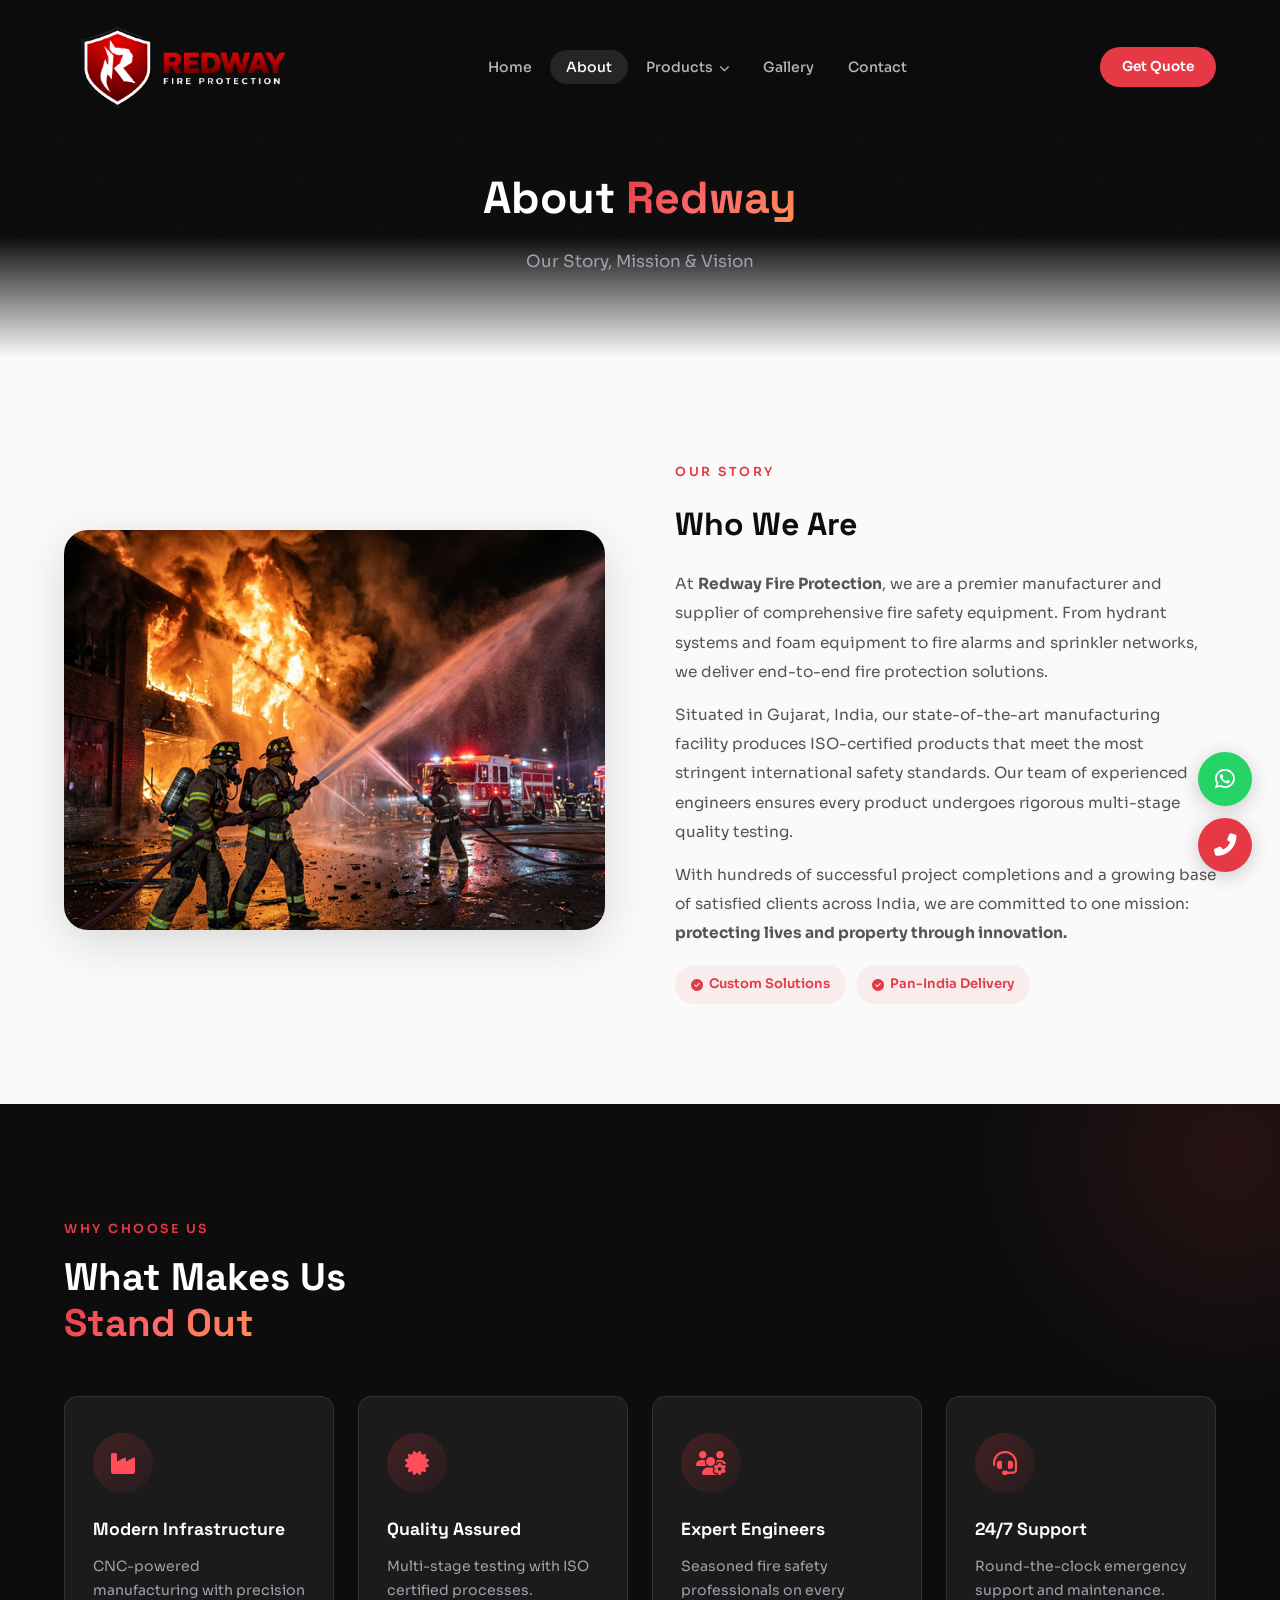
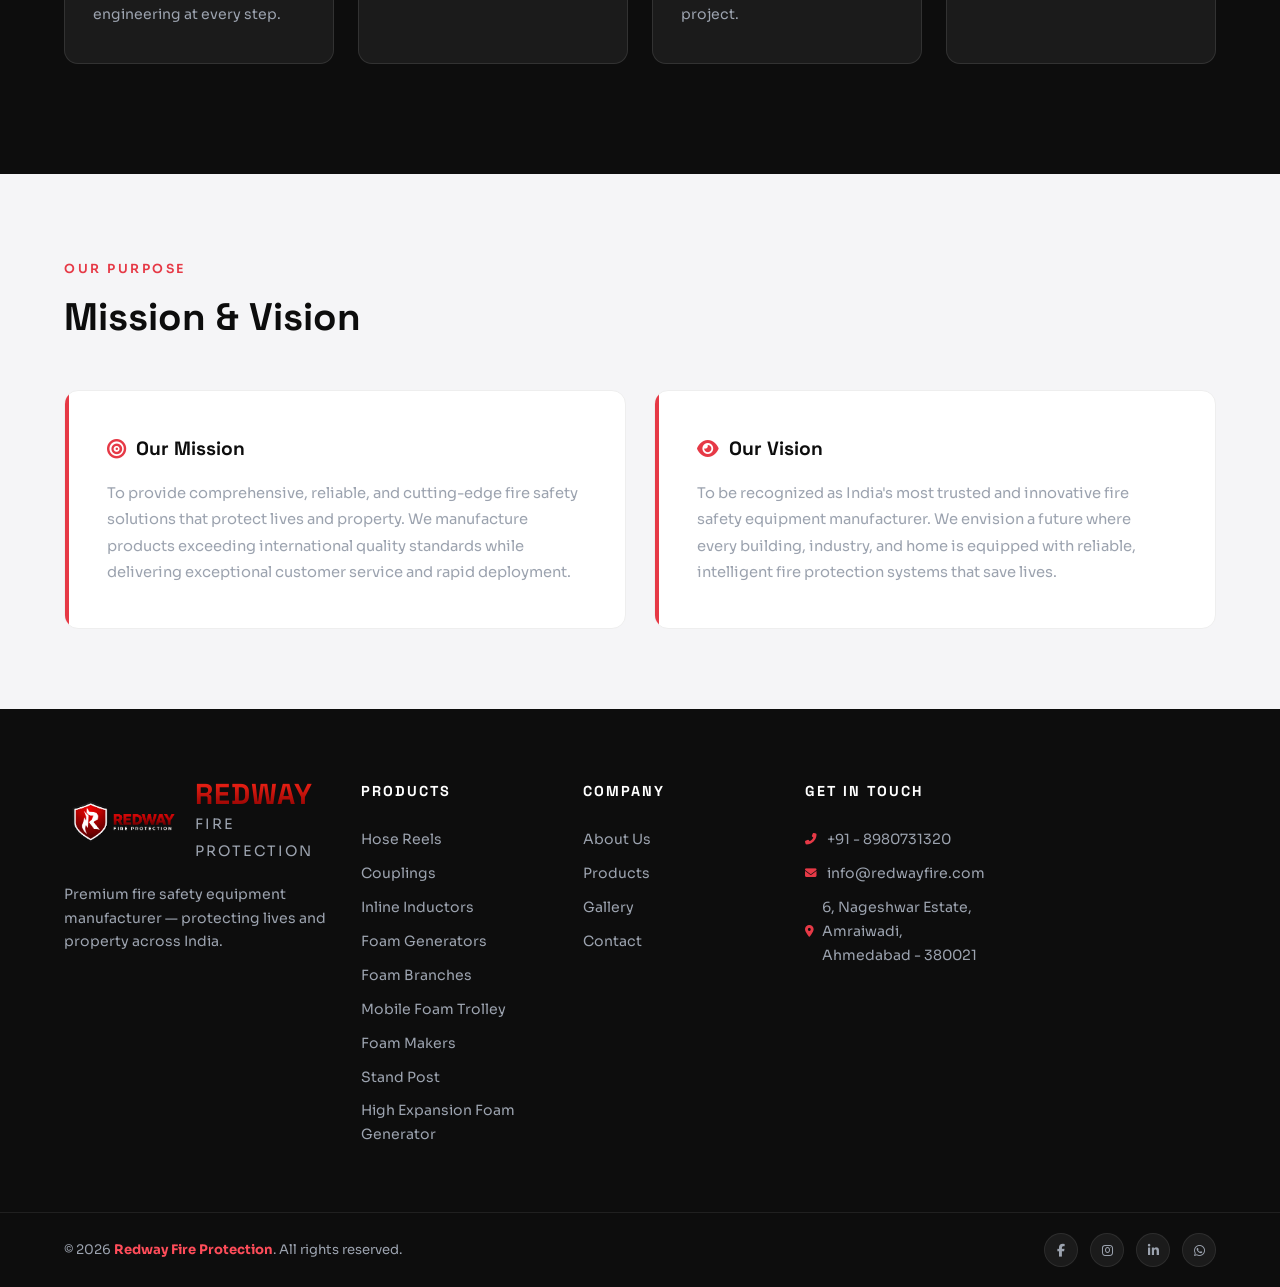
==== about.html @ 87821adf "New Update" ====
<!DOCTYPE html>
<html lang="en">
<head>
    <meta charset="UTF-8">
    <meta name="viewport" content="width=device-width, initial-scale=1.0">
    <title>About Us | Redway Fire Protection</title>
    <meta name="description" content="Learn about Redway Fire Protection — India's trusted manufacturer and supplier of premium fire safety equipment.">
    <link rel="icon" href="images/logo.png" type="image/png">
    <link href="https://fonts.googleapis.com/css2?family=Sora:wght@300;400;500;600;700;800&family=Space+Grotesk:wght@400;500;600;700&display=swap" rel="stylesheet">
    <link rel="stylesheet" href="https://cdnjs.cloudflare.com/ajax/libs/font-awesome/6.5.1/css/all.min.css">
    <link rel="stylesheet" href="style.css">
</head>
<body>


    <!-- NAVBAR -->
    <nav class="navbar" id="navbar">
        <div class="container navbar-inner">
            <a href="index.html" class="nav-logo">
                <img src="images/logo.png" alt="Redway">
            </a>
            <ul class="nav-links" id="nav-links">
                <li><a href="index.html">Home</a></li>
                <li><a href="about.html" class="active">About</a></li>
                <li class="has-dropdown">
                    <a href="products.html">Products <i class="fas fa-chevron-down"></i></a>
                    <div class="dropdown-panel">
                        <!-- <a href="products.html#hydrant-valve"><i class="fas fa-valve"></i> Hydrant Valves</a> -->
                        <a href="products.html#hose-reel"><i class="fas fa-circle-notch"></i> Hose Reels</a>
                        <a href="products.html#couplings"><i class="fas fa-link"></i> Couplings</a>
                        <a href="products.html#inline-inductors"><i class="fas fa-random"></i> Inline Inductors</a>
                        <a href="products.html#foam-generators"><i class="fas fa-wind"></i> Foam Generators</a>
                        <a href="products.html#foam-branches"><i class="fas fa-code-branch"></i> Foam Branches</a>
                        <!-- <a href="products.html#handline-nozzles"><i class="fas fa-hand-holding-water"></i> Handline Nozzles</a> -->
                        <a href="products.html#foam-trolley"><i class="fas fa-dolly"></i> Mobile Foam Trolley</a>
                        <a href="products.html#foam-makers"><i class="fas fa-flask"></i> Foam Makers</a>
                        <a href="products.html#stand-post"><i class="fas fa-sign"></i> Stand Post</a>
                        <a href="products.html#high-expansion-foam-generator"><i class="fas fa-cloud"></i> High Expansion Foam Generator</a>
                    </div>
                </li>
                <li><a href="gallery.html">Gallery</a></li>
                <li><a href="contact.html">Contact</a></li>
                <li class="nav-cta-mobile"><a href="contact.html" class="btn-main">Get Quote <i class="fas fa-arrow-right"></i><span class="btn-shine"></span></a></li>
            </ul>
            <a href="contact.html" class="nav-cta">Get Quote</a>
            <button class="menu-toggle" id="menu-toggle" aria-label="Menu"><span></span><span></span><span></span></button>
        </div>
    </nav>

    <!-- PAGE HERO -->
    <section class="page-hero">
        <div class="hero-particles"></div>
        <h1>About <span class="gradient-text">Redway</span></h1>
        <p>Our Story, Mission & Vision</p>
    </section>

    <!-- ABOUT DETAIL -->
    <section class="about-detail">
        <div class="container">
            <div class="about-detail-grid">
                <div class="about-detail-img" data-reveal>
                    <img src="images/hero1.png" alt="Redway Fire Protection">
                </div>
                <div class="about-detail-text" data-reveal>
                    <span class="label-tag">Our Story</span>
                    <h2>Who We Are</h2>
                    <p>At <strong>Redway Fire Protection</strong>, we are a premier manufacturer and supplier of comprehensive fire safety equipment. From hydrant systems and foam equipment to fire alarms and sprinkler networks, we deliver end-to-end fire protection solutions.</p>
                    <p>Situated in Gujarat, India, our state-of-the-art manufacturing facility produces ISO-certified products that meet the most stringent international safety standards. Our team of experienced engineers ensures every product undergoes rigorous multi-stage quality testing.</p>
                    <p>With hundreds of successful project completions and a growing base of satisfied clients across India, we are committed to one mission: <strong>protecting lives and property through innovation.</strong></p>
                    <div class="about-highlights">
                        <!-- <div class="highlight-chip"><i class="fas fa-check-circle"></i> ISO 9001 Certified</div>
                        <div class="highlight-chip"><i class="fas fa-check-circle"></i> 200+ Clients</div> -->
                        <div class="highlight-chip"><i class="fas fa-check-circle"></i> Custom Solutions</div>
                        <div class="highlight-chip"><i class="fas fa-check-circle"></i> Pan-India Delivery</div>
                    </div>
                </div>
            </div>
        </div>
    </section>

    <!-- WHY CHOOSE US (dark) -->
    <section class="services-section">
        <div class="container">
            <div class="section-head" data-reveal>
                <span class="label-tag">Why Choose Us</span>
                <h2>What Makes Us<br><span class="gradient-text">Stand Out</span></h2>
            </div>
            <div class="services-grid">
                <div class="service-card" data-reveal data-delay="0">
                    <div class="service-icon-wrap"><i class="fas fa-industry"></i><div class="icon-ring"></div></div>
                    <h3>Modern Infrastructure</h3>
                    <p>CNC-powered manufacturing with precision engineering at every step.</p>
                </div>
                <div class="service-card" data-reveal data-delay="100">
                    <div class="service-icon-wrap"><i class="fas fa-certificate"></i><div class="icon-ring"></div></div>
                    <h3>Quality Assured</h3>
                    <p>Multi-stage testing with ISO certified processes.</p>
                </div>
                <div class="service-card" data-reveal data-delay="200">
                    <div class="service-icon-wrap"><i class="fas fa-users-cog"></i><div class="icon-ring"></div></div>
                    <h3>Expert Engineers</h3>
                    <p>Seasoned fire safety professionals on every project.</p>
                </div>
                <div class="service-card" data-reveal data-delay="300">
                    <div class="service-icon-wrap"><i class="fas fa-headset"></i><div class="icon-ring"></div></div>
                    <h3>24/7 Support</h3>
                    <p>Round-the-clock emergency support and maintenance.</p>
                </div>
            </div>
        </div>
    </section>

    <!-- MISSION & VISION -->
    <section class="mission-vision">
        <div class="container">
            <div class="section-head" data-reveal>
                <span class="label-tag">Our Purpose</span>
                <h2>Mission & Vision</h2>
            </div>
            <div class="mv-grid">
                <div class="mv-card" data-reveal>
                    <h3><i class="fas fa-bullseye"></i> Our Mission</h3>
                    <p>To provide comprehensive, reliable, and cutting-edge fire safety solutions that protect lives and property. We manufacture products exceeding international quality standards while delivering exceptional customer service and rapid deployment.</p>
                </div>
                <div class="mv-card" data-reveal data-delay="100">
                    <h3><i class="fas fa-eye"></i> Our Vision</h3>
                    <p>To be recognized as India's most trusted and innovative fire safety equipment manufacturer. We envision a future where every building, industry, and home is equipped with reliable, intelligent fire protection systems that save lives.</p>
                </div>
            </div>
        </div>
    </section>

    <!-- FOOTER -->
    <footer class="footer">
        <div class="container footer-inner">
            <div class="footer-brand">
                <a href="index.html" class="footer-logo-link"><img src="images/logo.png" alt="Redway"><div><strong>REDWAY</strong><span>Fire Protection</span></div></a>
                <p>Premium fire safety equipment manufacturer — protecting lives and property across India.</p>
            </div>
            <div class="footer-links-col">
                <h4>Products</h4>
                <!-- <a href="products.html#hydrant-valve">Hydrant Valves</a> -->
                <a href="products.html#hose-reel">Hose Reels</a>
                <a href="products.html#couplings">Couplings</a>
                <a href="products.html#inline-inductors">Inline Inductors</a>
                <a href="products.html#foam-generators">Foam Generators</a>
                <a href="products.html#foam-branches">Foam Branches</a>
                <!-- <a href="products.html#handline-nozzles">Handline Nozzles</a> -->
                <a href="products.html#foam-trolley">Mobile Foam Trolley</a>
                <a href="products.html#foam-makers">Foam Makers</a>
                <a href="products.html#stand-post">Stand Post</a>
                <a href="products.html#high-expansion-foam-generator">High Expansion Foam Generator</a>
            </div>
            <div class="footer-links-col">
                <h4>Company</h4>
                <a href="about.html">About Us</a>
                <a href="products.html">Products</a>
                <a href="gallery.html">Gallery</a>
                <a href="contact.html">Contact</a>
            </div>
            <div class="footer-links-col">
                <h4>Get In Touch</h4>
                <a href="tel:+918980731320"><i class="fas fa-phone-alt"></i> +91 - 8980731320</a>
                <a href="mailto:info@redwayfire.com"><i class="fas fa-envelope"></i> info@redwayfire.com</a>
                <a href="https://maps.google.com/?q=6,+Nageshwar+Estate,+opp.+Javahar+Nagar,+Amraiwadi,+Ahmedabad,+Gujarat+380021" target="_blank"><i class="fas fa-map-marker-alt"></i> 6, Nageshwar Estate, Amraiwadi, Ahmedabad - 380021</a>
            </div>
        </div>
        <div class="footer-bottom">
            <div class="container footer-bottom-inner">
                <p>&copy; 2026 <strong>Redway Fire Protection</strong>. All rights reserved.</p>
                <div class="footer-social">
                    <a href="#"><i class="fab fa-facebook-f"></i></a>
                    <a href="#"><i class="fab fa-instagram"></i></a>
                    <a href="#"><i class="fab fa-linkedin-in"></i></a>
                    <a href="#"><i class="fab fa-whatsapp"></i></a>
                </div>
            </div>
        </div>
    </footer>

    <div class="floating-btns">
        <a href="https://wa.me/918980731320" class="float-wa" target="_blank"><i class="fab fa-whatsapp"></i></a>
        <a href="tel:+918980731320" class="float-call"><i class="fas fa-phone-alt"></i></a>
    </div>
    <button class="scroll-top" id="scroll-top"><i class="fas fa-arrow-up"></i></button>
    <script src="script.js"></script>
</body>
</html>
---- style.css ----
/* =============================================
   REDWAY FIRE PROTECTION — MODERN REDESIGN v2
   ============================================= */

/* ---------- Variables ---------- */
:root {
  --crimson: #E63946;
  --crimson-dark: #B91C2C;
  --crimson-light: #FF4D5A;
  --crimson-glow: rgba(230, 57, 70, .25);
  --ink: #0D0D0D;
  --ink-soft: #1A1A2E;
  --ink-card: #141425;
  --slate: #2D2D44;
  --glass: rgba(255, 255, 255, .06);
  --glass-border: rgba(255, 255, 255, .1);
  --glass-strong: rgba(255, 255, 255, .12);
  --white: #ffffff;
  --off-white: #F5F5F7;
  --muted: #9CA3AF;
  --muted-light: #D1D5DB;
  --body-bg: #FAFAFA;
  --radius: 14px;
  --radius-sm: 8px;
  --radius-xl: 24px;
  --radius-pill: 100px;
  --ease: cubic-bezier(.4, 0, .2, 1);
  --ease-out: cubic-bezier(0, .55, .45, 1);
  --shadow-card: 0 4px 24px rgba(0, 0, 0, .08);
  --shadow-elevated: 0 12px 48px rgba(0, 0, 0, .14);
  --font: 'Sora', sans-serif;
  --font-head: 'Space Grotesk', sans-serif;
}

/* ---------- Reset ---------- */
*,
*::before,
*::after {
  margin: 0;
  padding: 0;
  box-sizing: border-box;
}

html {
  scroll-behavior: smooth;
  font-size: 16px;
}

body {
  font-family: var(--font);
  color: #444;
  background: var(--body-bg);
  line-height: 1.7;
  overflow-x: hidden;
}

a {
  text-decoration: none;
  color: inherit;
  transition: .3s var(--ease);
}

ul {
  list-style: none;
}

img {
  max-width: 100%;
  height: auto;
  display: block;
}

.container {
  max-width: 1200px;
  margin: 0 auto;
  padding: 0 24px;
}

/* ---------- Mobile Body Lock ---------- */
body.menu-open {
  overflow: hidden;
}

/* ---------- Nav Overlay ---------- */
.nav-overlay {
  display: none;
  position: fixed;
  inset: 0;
  z-index: 9998;
  background: rgba(0, 0, 0, .6);
  opacity: 0;
  transition: opacity .35s var(--ease);
}

.nav-overlay.active {
  display: block;
  opacity: 1;
}


/* ---------- Gradient Text ---------- */
.gradient-text {
  background: linear-gradient(135deg, var(--crimson), #FF6B6B, #FF8E53);
  -webkit-background-clip: text;
  -webkit-text-fill-color: transparent;
  background-clip: text;
}

/* ---------- Label Tag ---------- */
.label-tag {
  display: inline-flex;
  align-items: center;
  gap: 6px;
  font-size: .78rem;
  font-weight: 600;
  text-transform: uppercase;
  letter-spacing: 2.5px;
  color: var(--crimson);
  margin-bottom: 14px;
}

/* ---------- Buttons ---------- */
.btn-main {
  position: relative;
  display: inline-flex;
  align-items: center;
  gap: 10px;
  padding: 14px 34px;
  border: none;
  border-radius: var(--radius-pill);
  font-family: var(--font);
  font-weight: 600;
  font-size: .95rem;
  background: linear-gradient(135deg, var(--crimson), var(--crimson-dark));
  color: var(--white);
  cursor: pointer;
  overflow: hidden;
  transition: .35s var(--ease);
  box-shadow: 0 4px 24px var(--crimson-glow);
}

.btn-main:hover {
  transform: translateY(-2px);
  box-shadow: 0 8px 32px rgba(230, 57, 70, .4);
}

.btn-shine {
  position: absolute;
  top: 0;
  left: -100%;
  width: 60%;
  height: 100%;
  background: linear-gradient(90deg, transparent, rgba(255, 255, 255, .25), transparent);
  transform: skewX(-20deg);
  transition: .6s;
}

.btn-main:hover .btn-shine {
  left: 120%;
}

.btn-outline {
  display: inline-flex;
  align-items: center;
  gap: 8px;
  padding: 14px 30px;
  border-radius: var(--radius-pill);
  border: 2px solid rgba(255, 255, 255, .35);
  color: var(--white);
  font-weight: 600;
  font-size: .95rem;
  backdrop-filter: blur(6px);
  transition: .35s var(--ease);
}

.btn-outline:hover {
  border-color: var(--crimson);
  background: rgba(230, 57, 70, .15);
}

.btn-white {
  background: var(--white);
  color: var(--crimson-dark);
}

.btn-white:hover {
  background: var(--off-white);
  box-shadow: 0 8px 32px rgba(0, 0, 0, .12);
}

.link-arrow {
  display: inline-flex;
  align-items: center;
  gap: 8px;
  color: var(--crimson);
  font-weight: 600;
  font-size: .92rem;
  margin-top: 20px;
}

.link-arrow:hover {
  gap: 14px;
}

.link-arrow i {
  transition: transform .3s var(--ease);
}

.link-arrow:hover i {
  transform: translateX(4px);
}

/* ---------- Mobile Nav CTA ---------- */
.nav-cta-mobile {
  display: none;
}

@media(max-width:1024px) {
  .nav-cta-mobile {
    display: block;
    margin-top: 16px;
    padding-top: 16px;
    border-top: 1px solid rgba(255, 255, 255, .1);
  }

  .nav-cta-mobile .btn-main {
    width: 100%;
    justify-content: center;
    padding: 14px 24px;
    font-size: 1rem;
  }
}

/* =========== NAVBAR =========== */
.navbar {
  position: fixed;
  top: 0;
  left: 0;
  width: 100%;
  z-index: 9999;
  padding: 2px 0;
  background: rgba(13, 13, 13, .95);
  backdrop-filter: blur(18px) saturate(1.6);
  transition: padding .4s var(--ease), box-shadow .4s var(--ease);
}

.navbar.scrolled {
  padding: 0;
  box-shadow: 0 2px 40px rgba(0, 0, 0, .25);
  border-bottom: 1px solid rgba(255, 255, 255, .06);
}

.navbar-inner {
  position: relative;
  display: flex;
  flex-direction: row;
  align-items: center;
  justify-content: space-between;
}

.nav-logo {
  display: flex;
  align-items: center;
  transition: all .4s var(--ease);
}

.nav-logo img {
  height: 130px;
  width: auto;
  transition: height .4s var(--ease);
}

.navbar.scrolled .nav-logo img {
  height: 90px;
}

.nav-links {
  display: flex;
  align-items: center;
  gap: 2px;
}

.nav-links a {
  padding: 8px 16px;
  border-radius: var(--radius-pill);
  font-weight: 500;
  font-size: .88rem;
  color: rgba(255, 255, 255, .7);
  transition: .3s var(--ease);
}

.nav-links a:hover,
.nav-links a.active {
  color: var(--white);
  background: rgba(255, 255, 255, .1);
}

.nav-cta {
  padding: 8px 22px;
  border-radius: var(--radius-pill);
  background: var(--crimson);
  color: var(--white);
  font-weight: 600;
  font-size: .85rem;
  transition: .3s var(--ease);
  margin-left: 8px;
}

.nav-cta:hover {
  background: var(--crimson-dark);
  transform: scale(1.05);
}

/* Dropdown */
.has-dropdown {
  position: static;
}

.has-dropdown>a i {
  font-size: .65rem;
  margin-left: 3px;
  transition: .3s;
}

.has-dropdown:hover>a i {
  transform: rotate(180deg);
}

.dropdown-panel {
  position: absolute;
  top: calc(100% + 10px);
  left: 50%;
  transform: translateX(-50%) translateY(8px);
  min-width: 680px;
  background: var(--ink-card);
  border: 1px solid var(--glass-border);
  border-radius: var(--radius);
  padding: 12px;
  opacity: 0;
  visibility: hidden;
  pointer-events: none;
  transition: .35s var(--ease);
  box-shadow: var(--shadow-elevated);
  display: grid;
  grid-template-columns: repeat(3, 1fr);
  gap: 2px;
  max-height: 80vh;
  overflow-y: auto;
}

.has-dropdown:hover .dropdown-panel {
  opacity: 1;
  visibility: visible;
  pointer-events: auto;
  transform: translateX(-50%) translateY(0);
}

.dropdown-panel a {
  display: flex;
  align-items: center;
  gap: 10px;
  padding: 9px 14px;
  border-radius: var(--radius-sm);
  color: var(--muted-light);
  font-size: .82rem;
  font-weight: 500;
  transition: .25s;
  white-space: nowrap;
}

.dropdown-panel a:hover {
  background: var(--crimson);
  color: var(--white);
}

.dropdown-panel a i {
  width: 16px;
  text-align: center;
  font-size: .75rem;
  flex-shrink: 0;
}

/* Mobile Menu */
.menu-toggle {
  display: none;
  background: none;
  border: none;
  cursor: pointer;
  padding: 6px;
  z-index: 10001;
}

.menu-toggle span {
  display: block;
  width: 26px;
  height: 2.5px;
  background: var(--white);
  margin: 5px 0;
  border-radius: 4px;
  transition: .35s var(--ease);
}

.menu-toggle.active span:nth-child(1) {
  transform: rotate(45deg) translate(5px, 5.5px);
}

.menu-toggle.active span:nth-child(2) {
  opacity: 0;
}

.menu-toggle.active span:nth-child(3) {
  transform: rotate(-45deg) translate(5px, -5.5px);
}

/* =========== HERO =========== */
.hero {
  position: relative;
  min-height: 100vh;
  display: flex;
  align-items: center;
  background: var(--ink);
  overflow: hidden;
}

.hero-bg {
  position: absolute;
  inset: 0;
  z-index: 0;
}

.hero-img {
  position: absolute;
  inset: 0;
  width: 100%;
  height: 100%;
  object-fit: cover;
  opacity: 0;
  transition: opacity 1.2s ease;
}

.hero-img.active {
  opacity: 1;
}

.hero-overlay {
  position: absolute;
  inset: 0;
  z-index: 1;
  background: linear-gradient(135deg, rgba(13, 13, 13, .92) 0%, rgba(13, 13, 13, .6) 50%, rgba(230, 57, 70, .15) 100%);
}

.hero-particles {
  position: absolute;
  inset: 0;
  z-index: 1;
  background-image:
    radial-gradient(1px 1px at 10% 20%, rgba(255, 255, 255, .15), transparent),
    radial-gradient(1px 1px at 30% 70%, rgba(255, 255, 255, .1), transparent),
    radial-gradient(1.5px 1.5px at 60% 30%, rgba(255, 255, 255, .12), transparent),
    radial-gradient(1px 1px at 80% 60%, rgba(255, 255, 255, .08), transparent),
    radial-gradient(1.5px 1.5px at 50% 90%, rgba(255, 255, 255, .1), transparent),
    radial-gradient(1px 1px at 90% 15%, rgba(255, 255, 255, .12), transparent);
  background-size: 200px 200px;
  animation: twinkle 8s ease-in-out infinite alternate;
}

@keyframes twinkle {
  0% {
    opacity: .6;
  }

  100% {
    opacity: 1;
  }
}

.hero-content {
  position: relative;
  z-index: 2;
  padding: 140px 0 80px;
}

.hero-badge {
  display: inline-flex;
  align-items: center;
  gap: 8px;
  padding: 8px 18px;
  border-radius: var(--radius-pill);
  background: rgba(230, 57, 70, .12);
  border: 1px solid rgba(230, 57, 70, .25);
  color: var(--crimson-light);
  font-size: .82rem;
  font-weight: 600;
  letter-spacing: .5px;
  margin-bottom: 24px;
  animation: fadeUp .8s .2s both;
}

.hero-title {
  font-family: var(--font-head);
  font-size: clamp(2.4rem, 5.5vw, 4.2rem);
  font-weight: 800;
  color: var(--white);
  line-height: 1.12;
  margin-bottom: 20px;
  animation: fadeUp .8s .35s both;
}

.hero-desc {
  font-size: 1.12rem;
  color: var(--muted);
  max-width: 520px;
  line-height: 1.8;
  margin-bottom: 34px;
  animation: fadeUp .8s .5s both;
}

.hero-actions {
  display: flex;
  gap: 16px;
  flex-wrap: wrap;
  animation: fadeUp .8s .65s both;
}

.hero-stats-row {
  display: flex;
  align-items: center;
  gap: 30px;
  margin-top: 60px;
  animation: fadeUp .8s .8s both;
}

.hero-stat strong {
  font-family: var(--font-head);
  font-size: 2rem;
  font-weight: 800;
  color: var(--white);
}

.hero-stat span {
  color: var(--crimson-light);
  font-weight: 700;
  font-size: 1.2rem;
}

.hero-stat small {
  display: block;
  font-size: .78rem;
  color: var(--muted);
  margin-top: 2px;
  text-transform: uppercase;
  letter-spacing: 1px;
}

.hero-stat-divider {
  width: 1px;
  height: 40px;
  background: rgba(255, 255, 255, .15);
}

.hero-scroll-indicator {
  position: absolute;
  bottom: 28px;
  left: 50%;
  transform: translateX(-50%);
  z-index: 3;
}

.hero-scroll-indicator span {
  display: block;
  width: 24px;
  height: 40px;
  border-radius: 12px;
  border: 2px solid rgba(255, 255, 255, .3);
  position: relative;
}

.hero-scroll-indicator span::after {
  content: '';
  position: absolute;
  top: 6px;
  left: 50%;
  transform: translateX(-50%);
  width: 4px;
  height: 8px;
  border-radius: 4px;
  background: var(--crimson);
  animation: scrollBounce 2s infinite;
}

@keyframes scrollBounce {

  0%,
  100% {
    transform: translateX(-50%) translateY(0);
    opacity: 1;
  }

  50% {
    transform: translateX(-50%) translateY(14px);
    opacity: .3;
  }
}

@keyframes fadeUp {
  from {
    opacity: 0;
    transform: translateY(24px);
  }

  to {
    opacity: 1;
    transform: translateY(0);
  }
}

/* =========== SHIFTING TICKER =========== */
.ticker-strip {
  background: var(--ink);
  overflow: hidden;
  padding: 16px 0;
  position: relative;
  border-top: 1px solid rgba(230, 57, 70, .2);
  border-bottom: 1px solid rgba(230, 57, 70, .2);
}

.ticker-track {
  display: flex;
  width: max-content;
  animation: tickerScroll 30s linear infinite;
}

.ticker-content {
  display: flex;
  align-items: center;
  gap: 0;
  flex-shrink: 0;
}

.ticker-item {
  display: inline-flex;
  align-items: center;
  gap: 8px;
  padding: 0 24px;
  font-family: var(--font);
  font-size: .88rem;
  font-weight: 600;
  color: rgba(255, 255, 255, .8);
  text-transform: uppercase;
  letter-spacing: 1.5px;
  white-space: nowrap;
}

.ticker-item i {
  color: var(--crimson-light);
  font-size: .8rem;
}

.ticker-divider {
  color: var(--crimson);
  font-size: .7rem;
  opacity: .5;
  padding: 0 4px;
}

@keyframes tickerScroll {
  0% {
    transform: translateX(0);
  }

  100% {
    transform: translateX(-50%);
  }
}

.ticker-strip:hover .ticker-track {
  animation-play-state: paused;
}

/* =========== ABOUT STRIP =========== */
.about-strip {
  padding: 110px 0;
  background: var(--white);
}

.about-strip-inner {
  display: grid;
  grid-template-columns: 1fr 1fr;
  gap: 80px;
  align-items: center;
}

.about-strip-text h2 {
  font-family: var(--font-head);
  font-size: 2.4rem;
  font-weight: 800;
  color: var(--ink);
  line-height: 1.2;
  margin-bottom: 20px;
}

.about-strip-text p {
  font-size: 1.02rem;
  color: #555;
  line-height: 1.9;
  margin-bottom: 16px;
}

.about-highlights {
  display: flex;
  flex-wrap: wrap;
  gap: 10px;
  margin-top: 18px;
}

.highlight-chip {
  display: inline-flex;
  align-items: center;
  gap: 6px;
  padding: 8px 16px;
  border-radius: var(--radius-pill);
  background: rgba(230, 57, 70, .07);
  color: var(--crimson);
  font-size: .82rem;
  font-weight: 600;
}

.highlight-chip i {
  font-size: .75rem;
}

.about-image-stack {
  position: relative;
}

.stack-img-main {
  border-radius: var(--radius-xl);
  width: 100%;
  height: 420px;
  object-fit: cover;
  box-shadow: var(--shadow-elevated);
}

.stack-float-card {
  position: absolute;
  bottom: -30px;
  left: -30px;
  display: flex;
  align-items: center;
  gap: 14px;
  padding: 20px 28px;
  border-radius: var(--radius);
  background: var(--white);
  box-shadow: var(--shadow-elevated);
  border-left: 4px solid var(--crimson);
}

.stack-float-card i {
  font-size: 1.6rem;
  color: var(--crimson);
}

.stack-float-card strong {
  font-family: var(--font-head);
  font-size: 1.5rem;
  color: var(--ink);
  display: block;
  line-height: 1;
}

.stack-float-card span {
  font-size: .78rem;
  color: var(--muted);
  text-transform: uppercase;
  letter-spacing: 1px;
}

/* =========== SERVICES =========== */
.services-section {
  padding: 110px 0;
  background: var(--ink);
  position: relative;
  overflow: hidden;
}

.services-section::before {
  content: '';
  position: absolute;
  top: -200px;
  right: -200px;
  width: 500px;
  height: 500px;
  border-radius: 50%;
  background: radial-gradient(circle, rgba(230, 57, 70, .12), transparent 70%);
}

.services-section .section-head h2 {
  color: var(--white);
}

.services-grid {
  display: grid;
  grid-template-columns: repeat(4, 1fr);
  gap: 24px;
  margin-top: 50px;
}

.service-card {
  padding: 36px 28px;
  border-radius: var(--radius);
  background: var(--glass);
  border: 1px solid var(--glass-border);
  transition: .4s var(--ease);
  position: relative;
  overflow: hidden;
}

.service-card::before {
  content: '';
  position: absolute;
  inset: 0;
  border-radius: var(--radius);
  background: linear-gradient(135deg, rgba(230, 57, 70, .08), transparent);
  opacity: 0;
  transition: .4s;
}

.service-card:hover {
  transform: translateY(-6px);
  border-color: rgba(230, 57, 70, .3);
  background: var(--glass-strong);
}

.service-card:hover::before {
  opacity: 1;
}

.service-icon-wrap {
  position: relative;
  width: 60px;
  height: 60px;
  margin-bottom: 22px;
  display: flex;
  align-items: center;
  justify-content: center;
}

.service-icon-wrap i {
  font-size: 1.5rem;
  color: var(--crimson-light);
  position: relative;
  z-index: 1;
}

.icon-ring {
  position: absolute;
  inset: 0;
  border-radius: 50%;
  background: linear-gradient(135deg, rgba(230, 57, 70, .2), rgba(230, 57, 70, .05));
  animation: ringPulse 3s ease-in-out infinite;
}

@keyframes ringPulse {

  0%,
  100% {
    transform: scale(1);
    opacity: .7;
  }

  50% {
    transform: scale(1.15);
    opacity: 1;
  }
}

.service-card h3 {
  font-family: var(--font-head);
  font-size: 1.1rem;
  font-weight: 700;
  color: var(--white);
  margin-bottom: 10px;
}

.service-card p {
  font-size: .88rem;
  color: var(--muted);
  line-height: 1.7;
}

/* =========== PRODUCTS =========== */
.products-section {
  padding: 110px 0;
  background: var(--off-white);
}

.section-head {
  margin-bottom: 50px;
}

.section-head h2 {
  font-family: var(--font-head);
  font-size: 2.4rem;
  font-weight: 800;
  color: var(--ink);
  line-height: 1.2;
}

.section-desc {
  font-size: 1.02rem;
  color: var(--muted);
  margin-top: 12px;
  max-width: 540px;
}

.products-showcase {
  display: grid;
  grid-template-columns: repeat(3, 1fr);
  gap: 24px;
}

.product-tile {
  background: var(--white);
  border-radius: var(--radius);
  overflow: hidden;
  border: 1px solid #eee;
  transition: .4s var(--ease);
}

.product-tile:hover {
  transform: translateY(-6px);
  box-shadow: var(--shadow-elevated);
  border-color: var(--crimson-glow);
}

.tile-image {
  height: 220px;
  background: var(--white);
  display: flex;
  align-items: center;
  justify-content: center;
  overflow: hidden;
  position: relative;
  cursor: pointer;
}

.tile-image img {
  width: 100%;
  height: 100%;
  padding: 12px;
  object-fit: contain;
  transition: transform .5s var(--ease);
}

.product-tile:hover .tile-image img {
  transform: scale(1.08);
}

.tile-body {
  padding: 22px 24px;
}

.tile-body h3 {
  font-family: var(--font-head);
  font-size: 1.08rem;
  font-weight: 700;
  color: var(--ink);
  margin-bottom: 8px;
}

.tile-body p {
  font-size: .86rem;
  color: var(--muted);
  line-height: 1.6;
  margin-bottom: 14px;
}

.tile-link {
  display: inline-flex;
  align-items: center;
  gap: 6px;
  font-size: .85rem;
  font-weight: 600;
  color: var(--crimson);
}

.tile-link:hover {
  gap: 10px;
}

.tile-link i {
  font-size: .7rem;
  transition: .3s;
}

.products-cta {
  text-align: center;
  margin-top: 48px;
}

/* =========== CTA BANNER =========== */
.cta-banner {
  position: relative;
  padding: 100px 0;
  overflow: hidden;
  background: linear-gradient(135deg, var(--ink) 0%, var(--ink-soft) 50%, var(--crimson-dark) 150%);
}

.cta-bg-pattern {
  position: absolute;
  inset: 0;
  background-image:
    radial-gradient(circle at 20% 50%, rgba(230, 57, 70, .18) 0%, transparent 50%),
    radial-gradient(circle at 80% 30%, rgba(255, 107, 107, .1) 0%, transparent 40%);
}

.cta-inner {
  position: relative;
  z-index: 1;
  display: flex;
  align-items: center;
  justify-content: space-between;
  gap: 40px;
}

.cta-text h2 {
  font-family: var(--font-head);
  font-size: 2.6rem;
  font-weight: 800;
  color: var(--white);
  line-height: 1.15;
  margin-bottom: 14px;
}

.cta-text p {
  font-size: 1.02rem;
  color: var(--muted);
  max-width: 480px;
  line-height: 1.8;
}

.cta-actions {
  display: flex;
  flex-direction: column;
  gap: 20px;
  align-items: flex-start;
}

.cta-phone {
  display: flex;
  align-items: center;
  gap: 14px;
  color: var(--white);
  font-weight: 600;
  font-size: 1.05rem;
}

.phone-ring {
  width: 48px;
  height: 48px;
  border-radius: 50%;
  background: rgba(230, 57, 70, .2);
  border: 2px solid var(--crimson);
  display: flex;
  align-items: center;
  justify-content: center;
  font-size: 1.1rem;
  color: var(--crimson-light);
  animation: pulse 2s infinite;
}

@keyframes pulse {

  0%,
  100% {
    box-shadow: 0 0 0 0 rgba(230, 57, 70, .4);
  }

  50% {
    box-shadow: 0 0 0 16px transparent;
  }
}

/* =========== CONTACT HOME =========== */
.contact-home {
  padding: 110px 0;
  background: var(--white);
}

.contact-home-grid {
  display: grid;
  grid-template-columns: 1.2fr .8fr;
  gap: 60px;
  align-items: start;
}

.contact-form-card {
  padding: 44px;
  border-radius: var(--radius-xl);
  background: var(--off-white);
  border: 1px solid #eee;
}

.contact-form-card h2 {
  font-family: var(--font-head);
  font-size: 1.8rem;
  font-weight: 800;
  color: var(--ink);
  margin-bottom: 28px;
}

.modern-form .form-row {
  display: grid;
  grid-template-columns: 1fr 1fr;
  gap: 16px;
  margin-bottom: 16px;
}

.float-field {
  position: relative;
}

.float-field.full-width {
  margin-bottom: 16px;
}

.float-field input,
.float-field textarea {
  width: 100%;
  padding: 16px 18px;
  border: 2px solid #e0e0e0;
  border-radius: var(--radius);
  font-family: var(--font);
  font-size: .92rem;
  color: var(--ink);
  background: var(--white);
  transition: .3s var(--ease);
  outline: none;
  resize: none;
}

.float-field label {
  position: absolute;
  top: 16px;
  left: 18px;
  font-size: .9rem;
  color: var(--muted);
  pointer-events: none;
  transition: .25s var(--ease);
  background: transparent;
  padding: 0 4px;
}

.float-field input:focus,
.float-field textarea:focus {
  border-color: var(--crimson);
}

.float-field input:focus+label,
.float-field input:not(:placeholder-shown)+label,
.float-field textarea:focus+label,
.float-field textarea:not(:placeholder-shown)+label {
  top: -10px;
  left: 14px;
  font-size: .75rem;
  color: var(--crimson);
  background: var(--white);
  font-weight: 600;
}

.btn-submit {
  width: 100%;
  justify-content: center;
  padding: 16px;
  font-size: 1rem;
  border: none;
  cursor: pointer;
}

.contact-info-side {
  display: flex;
  flex-direction: column;
  gap: 24px;
}

.info-block {
  display: flex;
  gap: 18px;
  align-items: flex-start;
}

.info-icon {
  width: 50px;
  height: 50px;
  border-radius: var(--radius);
  flex-shrink: 0;
  background: linear-gradient(135deg, var(--crimson), var(--crimson-dark));
  display: flex;
  align-items: center;
  justify-content: center;
  color: var(--white);
  font-size: 1.1rem;
}

.info-block h4 {
  font-family: var(--font-head);
  font-weight: 700;
  color: var(--ink);
  font-size: 1rem;
  margin-bottom: 4px;
}

.info-block p {
  font-size: .88rem;
  color: var(--muted);
  line-height: 1.6;
}

.social-row {
  display: flex;
  gap: 10px;
  margin-top: 12px;
}

.social-row a {
  width: 42px;
  height: 42px;
  border-radius: 50%;
  background: var(--off-white);
  border: 1px solid #e0e0e0;
  display: flex;
  align-items: center;
  justify-content: center;
  color: var(--muted);
  font-size: .95rem;
  transition: .3s var(--ease);
}

.social-row a:hover {
  background: var(--crimson);
  color: var(--white);
  border-color: var(--crimson);
  transform: translateY(-3px);
}

/* =========== FOOTER =========== */
.footer {
  background: var(--ink);
  padding-top: 70px;
  color: var(--muted);
}

.footer-inner {
  display: grid;
  grid-template-columns: 1.4fr 1fr 1fr 1fr 1fr;
  gap: 32px;
  padding-bottom: 50px;
}

.footer-logo-link {
  display: flex;
  align-items: center;
  gap: 12px;
  margin-bottom: 18px;
}

.footer-logo-link img {
  height: 65px;
}

.footer-logo-link strong {
  display: block;
  font-family: var(--font-head);
  font-size: 1.8rem;
  font-weight: 900;
  background: linear-gradient(to bottom, #e31e13 20%, #8a0000 100%);
  -webkit-background-clip: text;
  -webkit-text-fill-color: transparent;
  background-clip: text;
  letter-spacing: 1px;
  line-height: 1.1;
}

.footer-logo-link span {
  font-size: .9rem;
  color: var(--muted);
  text-transform: uppercase;
  letter-spacing: 2px;
}

.footer-brand p {
  font-size: .88rem;
  line-height: 1.7;
  max-width: 280px;
}

.footer-links-col h4 {
  font-family: var(--font-head);
  font-size: .9rem;
  font-weight: 700;
  color: var(--white);
  text-transform: uppercase;
  letter-spacing: 2px;
  margin-bottom: 20px;
}

.footer-links-col a {
  display: flex;
  align-items: center;
  gap: 8px;
  font-size: .88rem;
  color: var(--muted);
  padding: 5px 0;
  transition: .25s;
}

.footer-links-col a:hover {
  color: var(--white);
  padding-left: 6px;
}

.footer-links-col a i {
  font-size: .72rem;
  color: var(--crimson);
  width: 14px;
}

.footer-bottom {
  border-top: 1px solid rgba(255, 255, 255, .08);
  padding: 20px 0;
  margin-top: 10px;
}

.footer-bottom-inner {
  display: flex;
  align-items: center;
  justify-content: space-between;
}

.footer-bottom p {
  font-size: .82rem;
  color: var(--muted);
}

.footer-bottom strong {
  color: var(--crimson-light);
}

.footer-social {
  display: flex;
  gap: 12px;
}

.footer-social a {
  width: 34px;
  height: 34px;
  border-radius: 50%;
  background: rgba(255, 255, 255, .06);
  border: 1px solid rgba(255, 255, 255, .08);
  display: flex;
  align-items: center;
  justify-content: center;
  color: var(--muted);
  font-size: .8rem;
  transition: .3s;
}

.footer-social a:hover {
  background: var(--crimson);
  color: var(--white);
  border-color: var(--crimson);
  transform: translateY(-2px);
}

/* =========== FLOATING BTNS =========== */
.floating-btns {
  position: fixed;
  bottom: 28px;
  right: 28px;
  display: flex;
  flex-direction: column;
  gap: 12px;
  z-index: 9990;
}

.float-wa,
.float-call {
  width: 54px;
  height: 54px;
  border-radius: 50%;
  display: flex;
  align-items: center;
  justify-content: center;
  font-size: 1.4rem;
  color: var(--white);
  box-shadow: 0 4px 20px rgba(0, 0, 0, .2);
  transition: .35s var(--ease);
}

.float-wa {
  background: #25D366;
}

.float-call {
  background: var(--crimson);
  animation: pulse 2s infinite;
}

.float-wa:hover,
.float-call:hover {
  transform: scale(1.12);
}

.scroll-top {
  position: fixed;
  bottom: 28px;
  left: 28px;
  width: 44px;
  height: 44px;
  border-radius: 50%;
  background: var(--ink);
  border: 2px solid var(--crimson);
  color: var(--white);
  font-size: .9rem;
  cursor: pointer;
  z-index: 9990;
  opacity: 0;
  visibility: hidden;
  transform: translateY(16px);
  transition: .35s var(--ease);
}

.scroll-top.visible {
  opacity: 1;
  visibility: visible;
  transform: translateY(0);
}

.scroll-top:hover {
  background: var(--crimson);
}

/* =========== SCROLL REVEAL =========== */
[data-reveal] {
  opacity: 0;
  transform: translateY(32px);
  transition: opacity .7s var(--ease-out), transform .7s var(--ease-out);
}

[data-reveal].revealed {
  opacity: 1;
  transform: translateY(0);
}

/* =========== PAGE HERO (subpages) =========== */
.page-hero {
  position: relative;
  padding: 160px 0 80px;
  background: var(--ink);
  overflow: hidden;
  text-align: center;
}

.page-hero::after {
  content: '';
  position: absolute;
  bottom: 0;
  left: 0;
  width: 100%;
  height: 120px;
  background: linear-gradient(to top, var(--body-bg), transparent);
}

.page-hero h1 {
  font-family: var(--font-head);
  font-size: 2.8rem;
  font-weight: 800;
  color: var(--white);
  margin-bottom: 12px;
  position: relative;
  z-index: 1;
}

.page-hero p {
  color: var(--muted);
  font-size: 1.05rem;
  position: relative;
  z-index: 1;
}

.page-hero .hero-particles {
  opacity: .4;
}

/* =========== ABOUT PAGE =========== */
.about-detail {
  padding: 100px 0;
}

.about-detail-grid {
  display: grid;
  grid-template-columns: 1fr 1fr;
  gap: 70px;
  align-items: center;
}

.about-detail-img img {
  border-radius: var(--radius-xl);
  box-shadow: var(--shadow-elevated);
  width: 100%;
  height: 400px;
  object-fit: cover;
}

.about-detail-text h2 {
  font-family: var(--font-head);
  font-size: 2rem;
  font-weight: 800;
  color: var(--ink);
  margin-bottom: 18px;
}

.about-detail-text p {
  font-size: .96rem;
  color: #555;
  line-height: 1.9;
  margin-bottom: 14px;
}

.mission-vision {
  padding: 80px 0;
  background: var(--off-white);
}

.mv-grid {
  display: grid;
  grid-template-columns: 1fr 1fr;
  gap: 28px;
  margin-top: 40px;
}

.mv-card {
  padding: 42px;
  border-radius: var(--radius);
  background: var(--white);
  border: 1px solid #eee;
  position: relative;
  overflow: hidden;
  transition: .3s var(--ease);
}

.mv-card:hover {
  transform: translateY(-4px);
  box-shadow: var(--shadow-card);
}

.mv-card::before {
  content: '';
  position: absolute;
  top: 0;
  left: 0;
  width: 4px;
  height: 100%;
  background: var(--crimson);
}

.mv-card h3 {
  font-family: var(--font-head);
  font-size: 1.2rem;
  font-weight: 700;
  color: var(--ink);
  margin-bottom: 14px;
  display: flex;
  align-items: center;
  gap: 10px;
}

.mv-card h3 i {
  color: var(--crimson);
}

.mv-card p {
  font-size: .92rem;
  color: var(--muted);
  line-height: 1.8;
}

/* =========== GALLERY PAGE =========== */
.gallery-section {
  padding: 80px 0;
}

.gallery-grid {
  display: grid;
  grid-template-columns: repeat(3, 1fr);
  gap: 20px;
}

.gallery-item {
  position: relative;
  border-radius: var(--radius);
  overflow: hidden;
  aspect-ratio: 4/3;
  cursor: pointer;
}

.gallery-item img {
  width: 100%;
  height: 100%;
  object-fit: cover;
  transition: transform .5s var(--ease);
}

.gallery-item:hover img {
  transform: scale(1.06);
}

.gallery-item::after {
  content: '\f00e';
  font-family: 'Font Awesome 6 Free';
  font-weight: 900;
  position: absolute;
  inset: 0;
  display: flex;
  align-items: center;
  justify-content: center;
  background: rgba(13, 13, 13, .55);
  color: var(--white);
  font-size: 1.6rem;
  opacity: 0;
  transition: .35s var(--ease);
}

.gallery-item:hover::after {
  opacity: 1;
}

/* Lightbox */
.lightbox {
  display: none;
  position: fixed;
  inset: 0;
  background: rgba(0, 0, 0, .92);
  z-index: 99999;
  align-items: center;
  justify-content: center;
  backdrop-filter: blur(8px);
}

.lightbox.active {
  display: flex;
}

.lightbox img {
  max-width: 88%;
  max-height: 88%;
  object-fit: contain;
  border-radius: var(--radius);
}

.lightbox-close {
  position: absolute;
  top: 24px;
  right: 32px;
  background: none;
  border: none;
  color: var(--white);
  font-size: 2.2rem;
  cursor: pointer;
  z-index: 100000;
}

/* =========== CONTACT / MAP =========== */
.map-section {
  padding: 40px 0 0;
}

.map-wrap {
  border-radius: var(--radius-xl);
  overflow: hidden;
  height: 300px;
  box-shadow: var(--shadow-card);
}

.map-wrap iframe {
  width: 100%;
  height: 100%;
  border: none;
}

.contact-page-grid {
  display: grid;
  grid-template-columns: 1.2fr .8fr;
  gap: 60px;
  align-items: start;
  padding: 80px 0;
}

/* =======================================================================
   RESPONSIVE — COMPREHENSIVE MOBILE OPTIMIZATION
   ======================================================================= */

/* ---- Tablet & Small Laptops (≤1024px) ---- */
@media(max-width:1024px) {

  /* --- Navbar --- */
  .nav-row {
    display: none;
  }

  .navbar-inner {
    flex-direction: row;
    justify-content: space-between;
  }

  .navbar {
    padding: 10px 0;
  }

  .navbar.scrolled {
    padding: 6px 0;
  }

  .nav-logo {
    margin-bottom: 0;
  }

  .nav-links,
  .nav-cta {
    display: none;
  }

  .menu-toggle {
    display: block;
  }

  .nav-links {
    position: fixed;
    top: 0;
    right: -100%;
    width: min(300px, 80vw);
    height: 100vh;
    height: 100dvh;
    /* dynamic viewport height for mobile browsers */
    background: var(--ink);
    flex-direction: column;
    padding: 80px 30px 30px;
    transition: right .4s var(--ease);
    box-shadow: -10px 0 40px rgba(0, 0, 0, .4);
    display: flex;
    z-index: 10000;
    overflow-x: hidden;
    overflow-y: auto;
    -webkit-overflow-scrolling: touch;
  }

  .nav-links.open {
    right: 0;
  }

  .nav-links li {
    width: 100%;
  }

  .nav-links a {
    padding: 14px 0;
    border-bottom: 1px solid rgba(255, 255, 255, .06);
    font-size: 1rem;
    min-height: 44px;
    display: flex;
    align-items: center;
    width: 100%;
    border-radius: 0;
  }

  /* Dropdown on mobile */
  .has-dropdown {
    position: static;
    width: 100%;
  }

  .dropdown-panel {
    position: static !important;
    opacity: 1 !important;
    visibility: visible !important;
    transform: none !important;
    box-shadow: none;
    background: transparent;
    border: none;
    display: none;
    padding: 0 0 0 16px;
    min-width: 0;
    grid-template-columns: 1fr;
    max-height: 50vh;
    overflow-y: auto;
  }

  .has-dropdown.active .dropdown-panel {
    display: grid;
  }

  .dropdown-panel a {
    padding: 12px 14px;
    font-size: .88rem;
    min-height: 44px;
    white-space: normal;
  }

  /* --- Logo size-down --- */
  .nav-logo img {
    height: 48px;
  }

  .nav-logo strong {
    font-size: 1.35rem;
  }

  .nav-logo span {
    font-size: .78rem;
  }

  /* --- Sections --- */
  .services-grid {
    grid-template-columns: 1fr 1fr;
  }

  .about-strip {
    padding: 80px 0;
  }

  .about-strip-inner {
    grid-template-columns: 1fr;
    gap: 50px;
  }

  .about-strip-visual {
    order: -1;
  }

  .cta-inner {
    flex-direction: column;
    text-align: center;
    align-items: center;
  }

  .cta-text p {
    margin: 0 auto 14px;
  }

  .cta-actions {
    align-items: center;
  }

  .footer-inner {
    grid-template-columns: 1fr 1fr 1fr;
  }

  /* --- Page Hero subpages --- */
  .page-hero {
    padding: 130px 0 60px;
  }

  .page-hero h1 {
    font-size: 2.2rem;
  }
}

/* ---- Mobile (≤768px) ---- */
@media(max-width:768px) {
  .container {
    padding: 0 18px;
  }

  /* --- Hero --- */
  .hero {
    min-height: auto;
  }

  .hero-content {
    padding: 120px 0 50px;
  }

  .hero-title {
    font-size: 1.85rem;
  }

  .hero-desc {
    font-size: 1rem;
    line-height: 1.7;
    margin-bottom: 26px;
  }

  .hero-actions {
    gap: 12px;
  }

  .btn-main {
    padding: 12px 26px;
    font-size: .9rem;
  }

  .btn-outline {
    padding: 12px 22px;
    font-size: .9rem;
  }

  .hero-stats-row {
    flex-wrap: wrap;
    gap: 20px;
    margin-top: 40px;
  }

  .hero-stat strong {
    font-size: 1.6rem;
  }

  .hero-stat small {
    font-size: .72rem;
  }

  .hero-stat-divider {
    display: none;
  }

  .hero-scroll-indicator {
    bottom: 16px;
  }

  /* --- Ticker --- */
  .ticker-item {
    font-size: .78rem;
    padding: 0 16px;
    letter-spacing: 1px;
  }

  /* --- About Strip --- */
  .about-strip {
    padding: 60px 0;
  }

  .about-strip-text h2 {
    font-size: 1.8rem;
  }

  .stack-img-main {
    height: 300px;
  }

  .stack-float-card {
    left: -10px;
    bottom: -20px;
    padding: 16px 20px;
  }

  .stack-float-card strong {
    font-size: 1.3rem;
  }

  /* --- Services --- */
  .services-section {
    padding: 70px 0;
  }

  .services-grid {
    grid-template-columns: 1fr;
    gap: 18px;
  }

  .service-card {
    padding: 28px 22px;
  }

  /* --- Products --- */
  .products-section {
    padding: 70px 0;
  }

  .section-head h2 {
    font-size: 1.8rem;
  }

  .products-showcase {
    grid-template-columns: 1fr 1fr;
    gap: 16px;
  }

  .tile-image {
    height: 180px;
  }

  .tile-body {
    padding: 18px 18px;
  }

  .tile-body h3 {
    font-size: 1rem;
  }

  .tile-body p {
    font-size: .82rem;
  }

  /* --- CTA Banner --- */
  .cta-banner {
    padding: 60px 0;
  }

  .cta-text h2 {
    font-size: 1.8rem;
  }

  .cta-text p {
    font-size: .92rem;
  }

  /* --- Contact Home --- */
  .contact-home {
    padding: 70px 0;
  }

  .contact-home-grid {
    grid-template-columns: 1fr;
    gap: 40px;
  }

  .contact-form-card {
    padding: 32px 24px;
  }

  .contact-form-card h2 {
    font-size: 1.5rem;
    margin-bottom: 22px;
  }

  .modern-form .form-row {
    grid-template-columns: 1fr;
    gap: 14px;
  }

  .float-field input,
  .float-field textarea {
    padding: 14px 16px;
    font-size: .9rem;
  }

  /* --- Footer --- */
  .footer {
    padding-top: 50px;
  }

  .footer-inner {
    grid-template-columns: 1fr;
    gap: 30px;
  }

  .footer-brand p {
    max-width: 100%;
  }

  .footer-logo-link img {
    height: 50px;
  }

  .footer-logo-link strong {
    font-size: 1.4rem;
  }

  .footer-links-col h4 {
    margin-bottom: 14px;
  }

  .footer-links-col a {
    padding: 6px 0;
  }

  .footer-bottom-inner {
    flex-direction: column;
    gap: 12px;
    text-align: center;
  }

  /* --- Floating Btns --- */
  .floating-btns {
    bottom: 20px;
    right: 16px;
    gap: 10px;
  }

  .float-wa,
  .float-call {
    width: 48px;
    height: 48px;
    font-size: 1.2rem;
  }

  .scroll-top {
    bottom: 20px;
    left: 16px;
    width: 40px;
    height: 40px;
    font-size: .8rem;
  }

  /* --- About Page --- */
  .about-detail {
    padding: 60px 0;
  }

  .about-detail-grid {
    grid-template-columns: 1fr;
    gap: 40px;
  }

  .about-detail-img img {
    height: 280px;
  }

  .about-detail-text h2 {
    font-size: 1.6rem;
  }

  .mission-vision {
    padding: 60px 0;
  }

  .mv-grid {
    grid-template-columns: 1fr;
  }

  .mv-card {
    padding: 30px;
  }

  /* --- Gallery --- */
  .gallery-section {
    padding: 60px 0;
  }

  .gallery-grid {
    grid-template-columns: 1fr 1fr;
    gap: 14px;
  }

  /* --- Contact Page --- */
  .contact-page-grid {
    grid-template-columns: 1fr;
    gap: 40px;
    padding: 60px 0;
  }

  .map-wrap {
    height: 240px;
  }

  /* --- Page Hero subpages --- */
  .page-hero {
    padding: 120px 0 50px;
  }

  .page-hero h1 {
    font-size: 1.8rem;
  }

  .page-hero p {
    font-size: .92rem;
  }

  /* --- Lightbox --- */
  .lightbox img {
    max-width: 95%;
    max-height: 80vh;
    border-radius: var(--radius-sm);
  }

  .lightbox-close {
    top: 16px;
    right: 16px;
    font-size: 1.8rem;
  }
}

/* ---- Small Mobile (≤480px) ---- */
@media(max-width:480px) {
  .container {
    padding: 0 14px;
  }

  /* --- Navbar --- */
  .nav-logo img {
    height: 36px;
  }

  .nav-logo strong {
    font-size: 1.05rem;
  }

  .nav-logo span {
    font-size: .62rem;
    letter-spacing: 1.2px;
  }

  .navbar {
    padding: 8px 0;
  }

  .navbar.scrolled {
    padding: 5px 0;
  }

  /* --- Hero --- */
  .hero-content {
    padding: 110px 0 40px;
  }

  .hero-title {
    font-size: 1.55rem;
    line-height: 1.2;
  }

  .hero-badge {
    font-size: .75rem;
    padding: 6px 14px;
    margin-bottom: 18px;
  }

  .hero-desc {
    font-size: .92rem;
    margin-bottom: 22px;
  }

  .hero-actions {
    flex-direction: column;
    gap: 10px;
  }

  .hero-actions .btn-main,
  .hero-actions .btn-outline {
    width: 100%;
    justify-content: center;
  }

  .hero-stats-row {
    gap: 16px;
    margin-top: 32px;
  }

  .hero-stat strong {
    font-size: 1.4rem;
  }

  /* --- About --- */
  .about-strip-text h2 {
    font-size: 1.5rem;
  }

  .about-strip-text p {
    font-size: .92rem;
  }

  .highlight-chip {
    padding: 6px 12px;
    font-size: .78rem;
  }

  .stack-float-card {
    position: static;
    margin-top: 16px;
    left: 0;
    bottom: 0;
  }

  .stack-img-main {
    height: 240px;
  }

  /* --- Products --- */
  .products-showcase {
    grid-template-columns: 1fr;
    gap: 18px;
  }

  .tile-image {
    height: 200px;
  }

  .tile-body {
    padding: 20px;
  }

  .products-cta {
    margin-top: 32px;
  }

  /* --- CTA Banner --- */
  .cta-text h2 {
    font-size: 1.5rem;
  }

  .cta-actions .btn-main {
    width: 100%;
    justify-content: center;
  }

  /* --- Contact --- */
  .contact-form-card {
    padding: 24px 16px;
  }

  .contact-form-card h2 {
    font-size: 1.3rem;
  }

  .info-block {
    gap: 14px;
  }

  .info-icon {
    width: 44px;
    height: 44px;
    font-size: 1rem;
  }

  .info-block h4 {
    font-size: .92rem;
  }

  .info-block p {
    font-size: .84rem;
  }

  /* --- Gallery --- */
  .gallery-grid {
    grid-template-columns: 1fr;
    gap: 16px;
  }

  .gallery-item {
    aspect-ratio: 16/10;
  }

  /* --- Footer --- */
  .footer-logo-link img {
    height: 45px;
  }

  .footer-logo-link strong {
    font-size: 1.3rem;
  }

  /* --- Page Hero --- */
  .page-hero {
    padding: 110px 0 40px;
  }

  .page-hero h1 {
    font-size: 1.5rem;
  }
}

/* ---- Extra Small (≤360px) ---- */
@media(max-width:360px) {
  .container {
    padding: 0 12px;
  }

  .hero-title {
    font-size: 1.35rem;
  }

  .hero-desc {
    font-size: .86rem;
  }

  .btn-main {
    padding: 11px 20px;
    font-size: .85rem;
  }

  .btn-outline {
    padding: 11px 18px;
    font-size: .85rem;
  }

  .section-head h2 {
    font-size: 1.5rem;
  }

  .nav-logo {
    margin-left: -10px;
  }

  .nav-logo strong {
    font-size: .95rem;
  }

  .nav-logo span {
    font-size: .58rem;
  }

  .nav-logo img {
    height: 32px;
  }
}

/* ---- Touch / Tap-Target Safety ---- */
@media(pointer:coarse) {

  .nav-links a,
  .dropdown-panel a,
  .tile-link,
  .link-arrow,
  .social-row a,
  .footer-social a {
    min-height: 44px;
    display: inline-flex;
    align-items: center;
  }

  .footer-links-col a {
    min-height: 44px;
    display: flex;
    align-items: center;
  }

  .btn-main,
  .btn-outline,
  .btn-submit {
    min-height: 48px;
  }
}
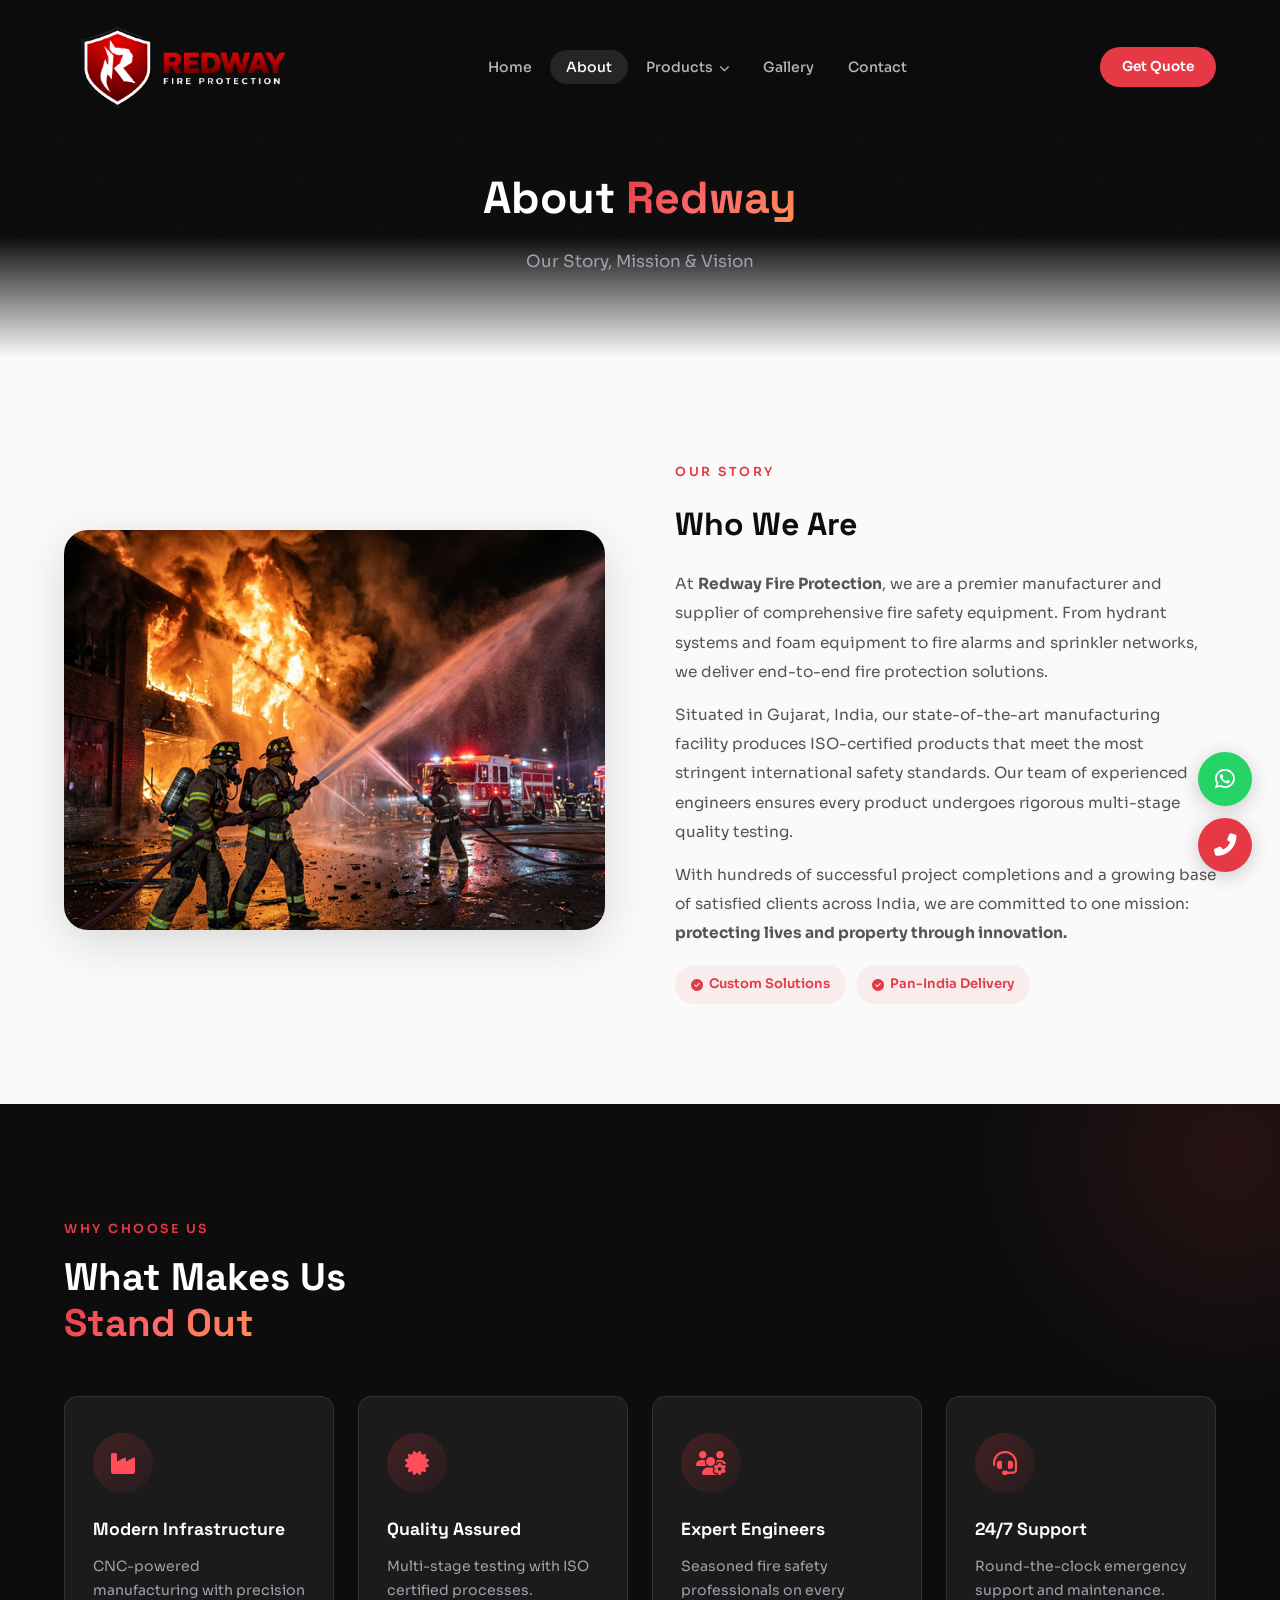
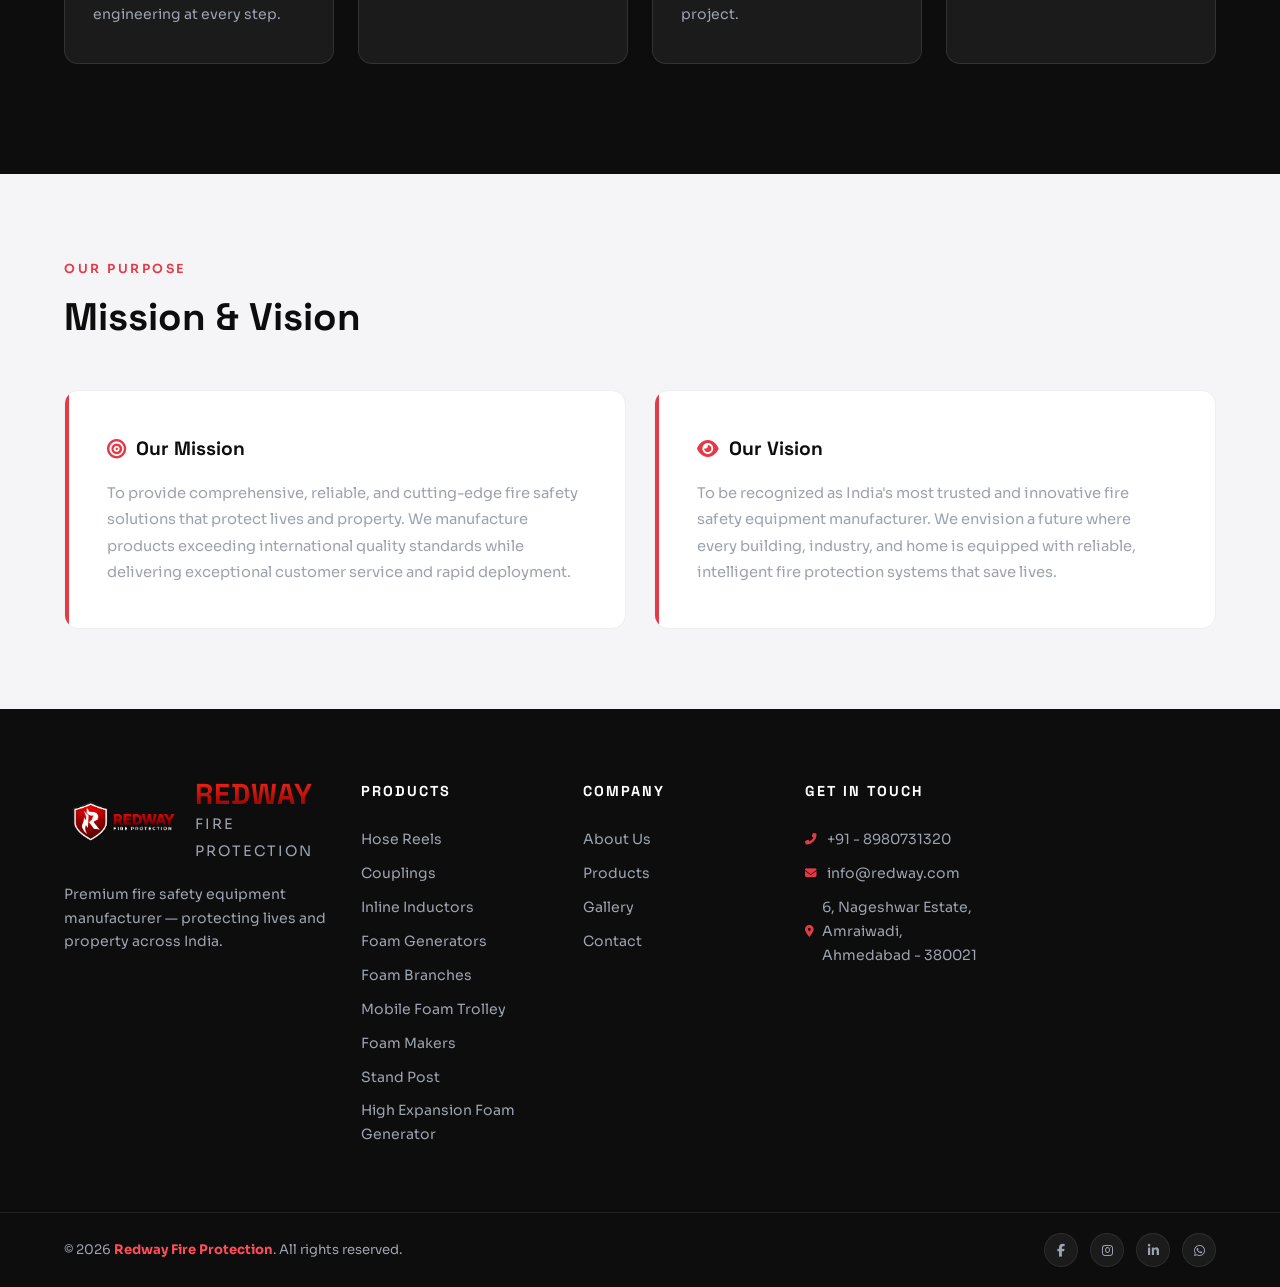
==== commit e8e570a3: "New Update" ====
--- a/about.html
+++ b/about.html
@@ -161,7 +161,7 @@
             <div class="footer-links-col">
                 <h4>Get In Touch</h4>
                 <a href="tel:+918980731320"><i class="fas fa-phone-alt"></i> +91 - 8980731320</a>
-                <a href="mailto:info@redwayfire.com"><i class="fas fa-envelope"></i> info@redwayfire.com</a>
+                <a href="mailto:info@redway.com"><i class="fas fa-envelope"></i> info@redway.com</a>
                 <a href="https://maps.google.com/?q=6,+Nageshwar+Estate,+opp.+Javahar+Nagar,+Amraiwadi,+Ahmedabad,+Gujarat+380021" target="_blank"><i class="fas fa-map-marker-alt"></i> 6, Nageshwar Estate, Amraiwadi, Ahmedabad - 380021</a>
             </div>
         </div>
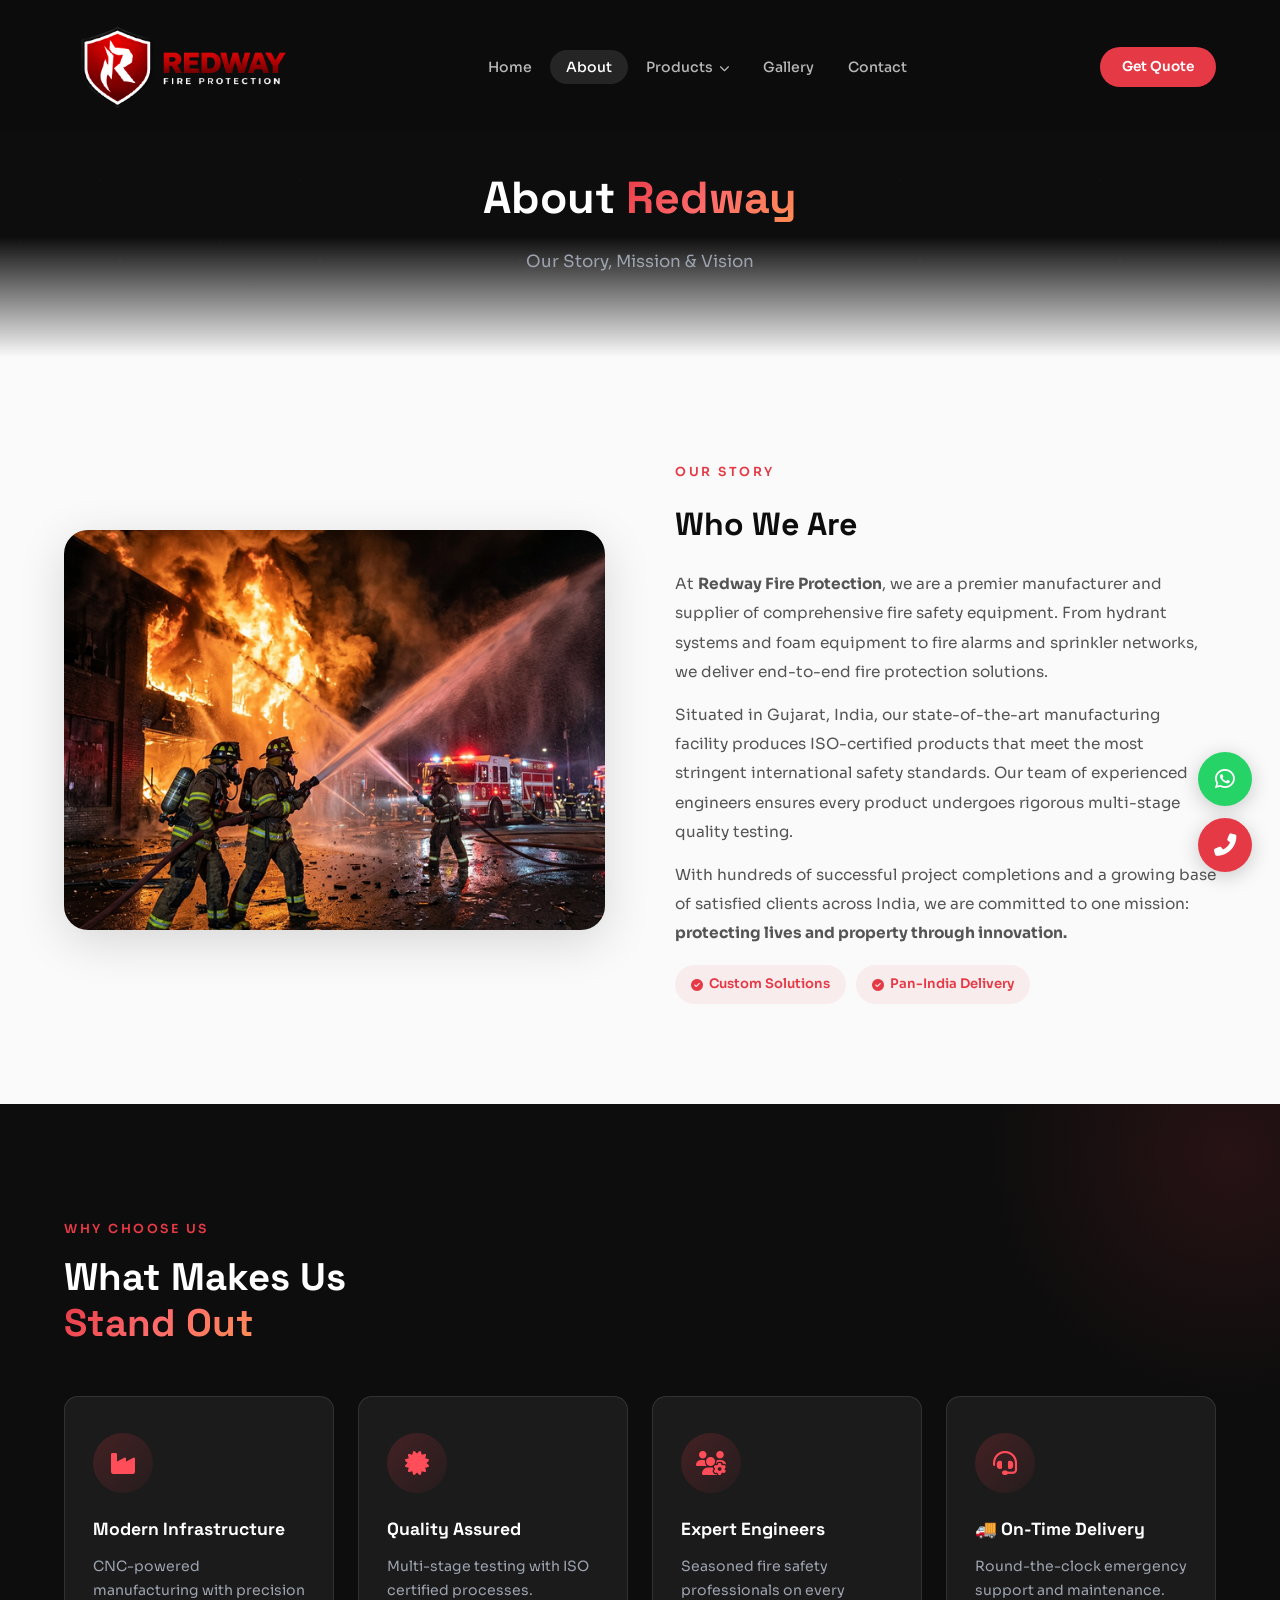
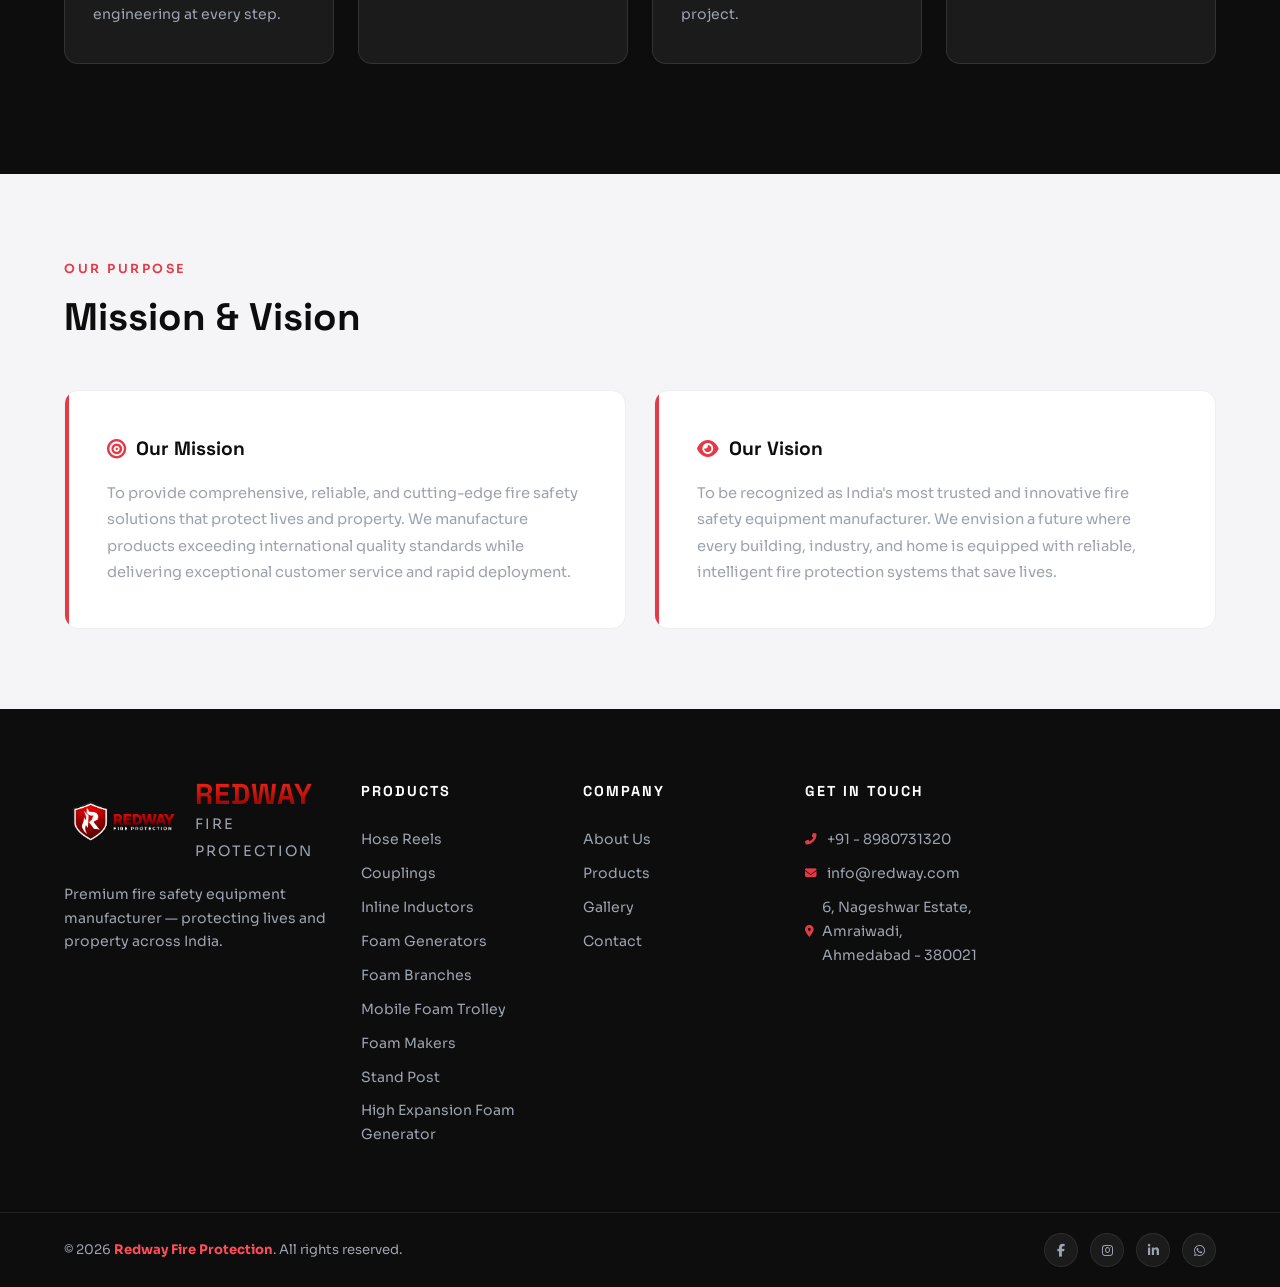
==== commit 75478993: "New Update" ====
--- a/about.html
+++ b/about.html
@@ -103,7 +103,7 @@
                 </div>
                 <div class="service-card" data-reveal data-delay="300">
                     <div class="service-icon-wrap"><i class="fas fa-headset"></i><div class="icon-ring"></div></div>
-                    <h3>24/7 Support</h3>
+                    <h3>🚚 On-Time Delivery</h3>
                     <p>Round-the-clock emergency support and maintenance.</p>
                 </div>
             </div>
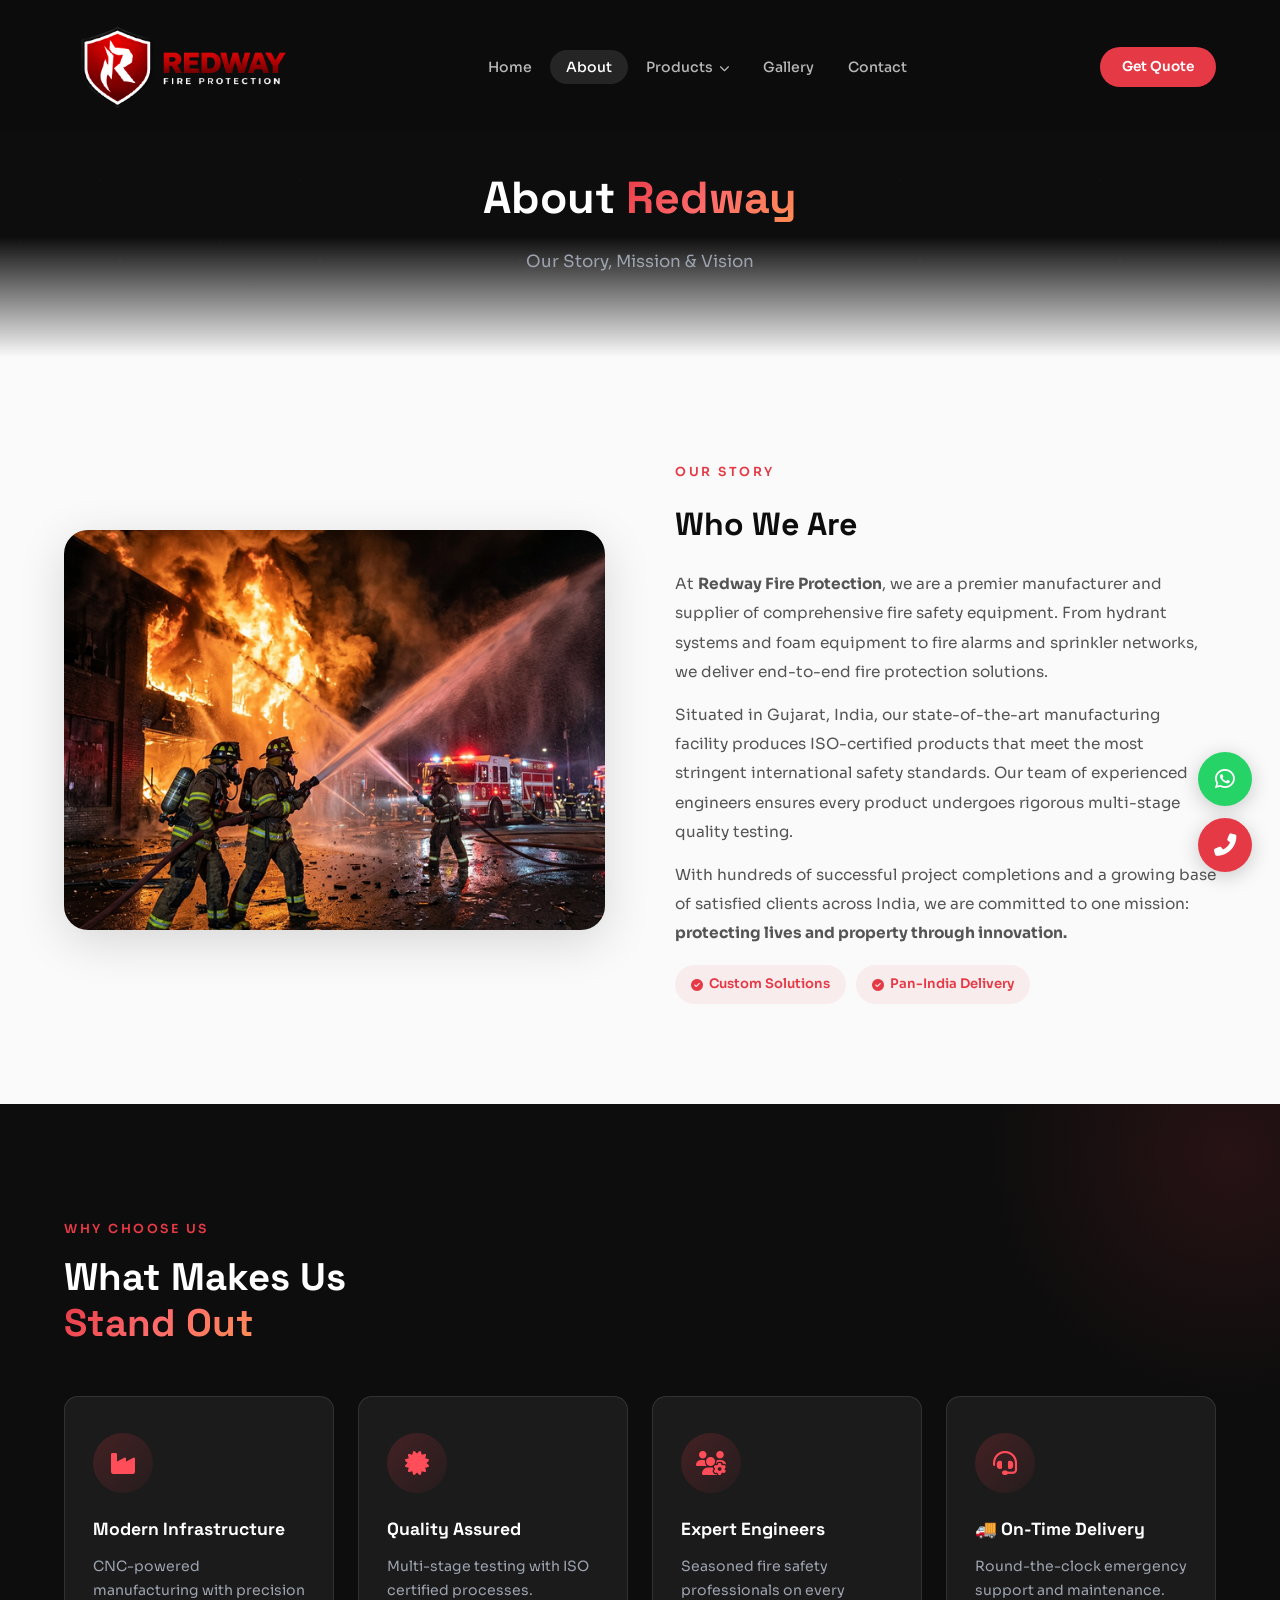
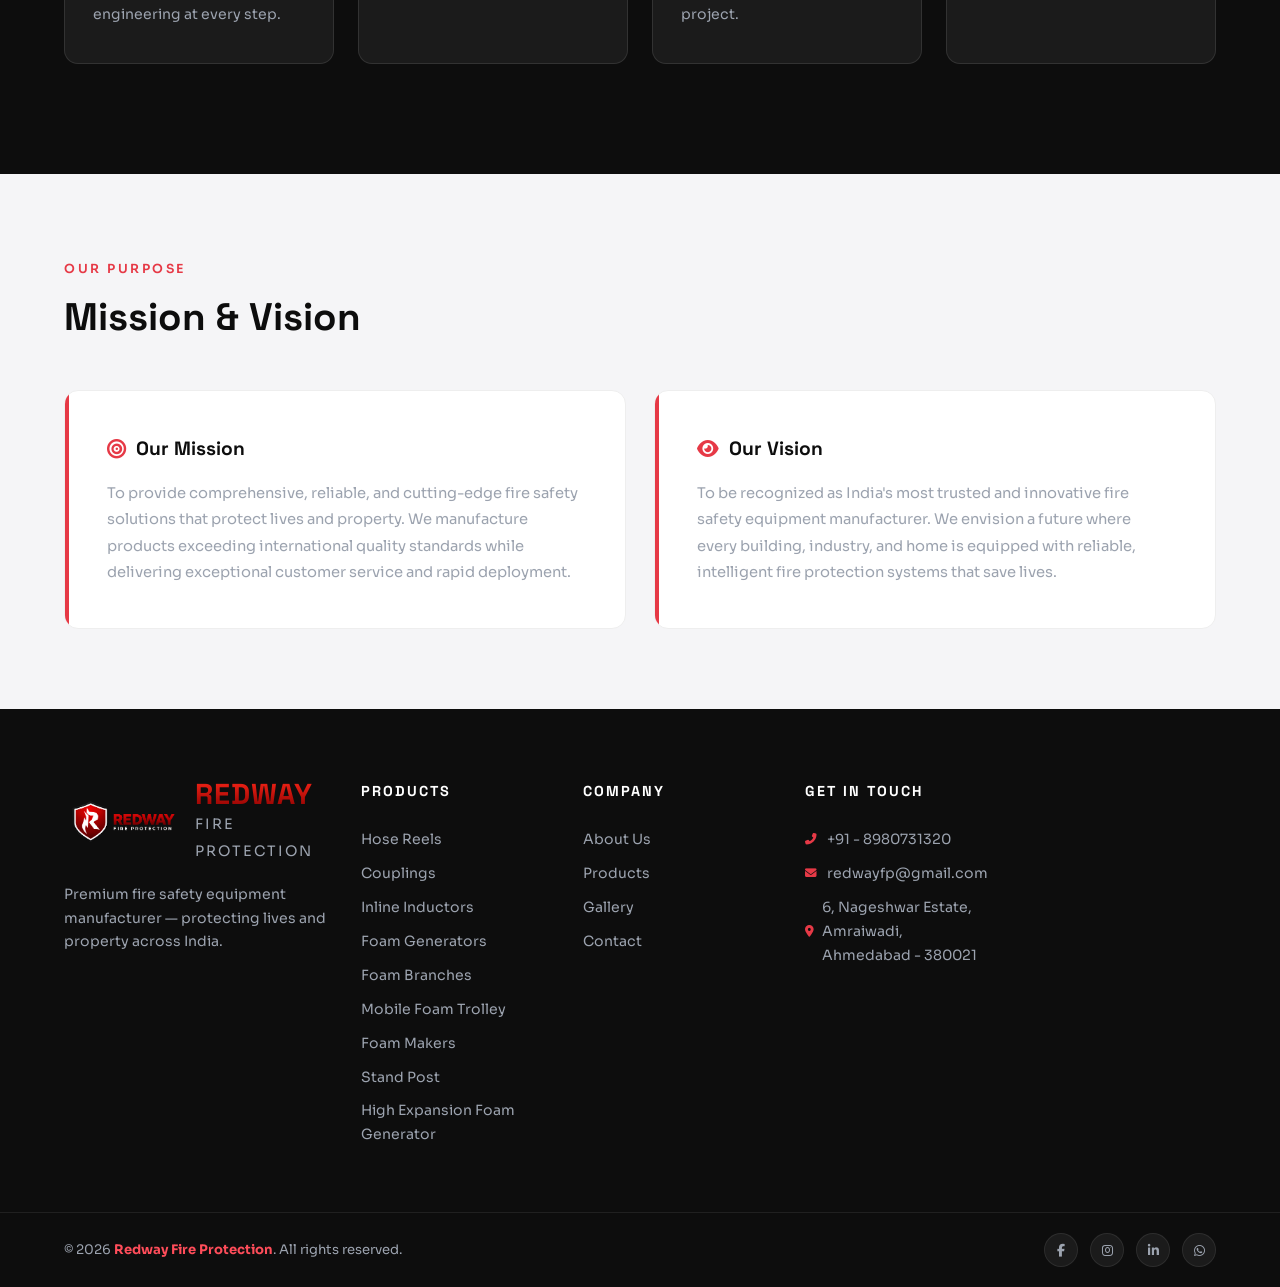
==== commit 4b547169: "Updated email id" ====
--- a/about.html
+++ b/about.html
@@ -1,15 +1,20 @@
 <!DOCTYPE html>
 <html lang="en">
+
 <head>
     <meta charset="UTF-8">
     <meta name="viewport" content="width=device-width, initial-scale=1.0">
     <title>About Us | Redway Fire Protection</title>
-    <meta name="description" content="Learn about Redway Fire Protection — India's trusted manufacturer and supplier of premium fire safety equipment.">
+    <meta name="description"
+        content="Learn about Redway Fire Protection — India's trusted manufacturer and supplier of premium fire safety equipment.">
     <link rel="icon" href="images/logo.png" type="image/png">
-    <link href="https://fonts.googleapis.com/css2?family=Sora:wght@300;400;500;600;700;800&family=Space+Grotesk:wght@400;500;600;700&display=swap" rel="stylesheet">
+    <link
+        href="https://fonts.googleapis.com/css2?family=Sora:wght@300;400;500;600;700;800&family=Space+Grotesk:wght@400;500;600;700&display=swap"
+        rel="stylesheet">
     <link rel="stylesheet" href="https://cdnjs.cloudflare.com/ajax/libs/font-awesome/6.5.1/css/all.min.css">
     <link rel="stylesheet" href="style.css">
 </head>
+
 <body>
 
 
@@ -35,15 +40,18 @@
                         <a href="products.html#foam-trolley"><i class="fas fa-dolly"></i> Mobile Foam Trolley</a>
                         <a href="products.html#foam-makers"><i class="fas fa-flask"></i> Foam Makers</a>
                         <a href="products.html#stand-post"><i class="fas fa-sign"></i> Stand Post</a>
-                        <a href="products.html#high-expansion-foam-generator"><i class="fas fa-cloud"></i> High Expansion Foam Generator</a>
+                        <a href="products.html#high-expansion-foam-generator"><i class="fas fa-cloud"></i> High
+                            Expansion Foam Generator</a>
                     </div>
                 </li>
                 <li><a href="gallery.html">Gallery</a></li>
                 <li><a href="contact.html">Contact</a></li>
-                <li class="nav-cta-mobile"><a href="contact.html" class="btn-main">Get Quote <i class="fas fa-arrow-right"></i><span class="btn-shine"></span></a></li>
+                <li class="nav-cta-mobile"><a href="contact.html" class="btn-main">Get Quote <i
+                            class="fas fa-arrow-right"></i><span class="btn-shine"></span></a></li>
             </ul>
             <a href="contact.html" class="nav-cta">Get Quote</a>
-            <button class="menu-toggle" id="menu-toggle" aria-label="Menu"><span></span><span></span><span></span></button>
+            <button class="menu-toggle" id="menu-toggle"
+                aria-label="Menu"><span></span><span></span><span></span></button>
         </div>
     </nav>
 
@@ -64,9 +72,15 @@
                 <div class="about-detail-text" data-reveal>
                     <span class="label-tag">Our Story</span>
                     <h2>Who We Are</h2>
-                    <p>At <strong>Redway Fire Protection</strong>, we are a premier manufacturer and supplier of comprehensive fire safety equipment. From hydrant systems and foam equipment to fire alarms and sprinkler networks, we deliver end-to-end fire protection solutions.</p>
-                    <p>Situated in Gujarat, India, our state-of-the-art manufacturing facility produces ISO-certified products that meet the most stringent international safety standards. Our team of experienced engineers ensures every product undergoes rigorous multi-stage quality testing.</p>
-                    <p>With hundreds of successful project completions and a growing base of satisfied clients across India, we are committed to one mission: <strong>protecting lives and property through innovation.</strong></p>
+                    <p>At <strong>Redway Fire Protection</strong>, we are a premier manufacturer and supplier of
+                        comprehensive fire safety equipment. From hydrant systems and foam equipment to fire alarms and
+                        sprinkler networks, we deliver end-to-end fire protection solutions.</p>
+                    <p>Situated in Gujarat, India, our state-of-the-art manufacturing facility produces ISO-certified
+                        products that meet the most stringent international safety standards. Our team of experienced
+                        engineers ensures every product undergoes rigorous multi-stage quality testing.</p>
+                    <p>With hundreds of successful project completions and a growing base of satisfied clients across
+                        India, we are committed to one mission: <strong>protecting lives and property through
+                            innovation.</strong></p>
                     <div class="about-highlights">
                         <!-- <div class="highlight-chip"><i class="fas fa-check-circle"></i> ISO 9001 Certified</div>
                         <div class="highlight-chip"><i class="fas fa-check-circle"></i> 200+ Clients</div> -->
@@ -87,22 +101,30 @@
             </div>
             <div class="services-grid">
                 <div class="service-card" data-reveal data-delay="0">
-                    <div class="service-icon-wrap"><i class="fas fa-industry"></i><div class="icon-ring"></div></div>
+                    <div class="service-icon-wrap"><i class="fas fa-industry"></i>
+                        <div class="icon-ring"></div>
+                    </div>
                     <h3>Modern Infrastructure</h3>
                     <p>CNC-powered manufacturing with precision engineering at every step.</p>
                 </div>
                 <div class="service-card" data-reveal data-delay="100">
-                    <div class="service-icon-wrap"><i class="fas fa-certificate"></i><div class="icon-ring"></div></div>
+                    <div class="service-icon-wrap"><i class="fas fa-certificate"></i>
+                        <div class="icon-ring"></div>
+                    </div>
                     <h3>Quality Assured</h3>
                     <p>Multi-stage testing with ISO certified processes.</p>
                 </div>
                 <div class="service-card" data-reveal data-delay="200">
-                    <div class="service-icon-wrap"><i class="fas fa-users-cog"></i><div class="icon-ring"></div></div>
+                    <div class="service-icon-wrap"><i class="fas fa-users-cog"></i>
+                        <div class="icon-ring"></div>
+                    </div>
                     <h3>Expert Engineers</h3>
                     <p>Seasoned fire safety professionals on every project.</p>
                 </div>
                 <div class="service-card" data-reveal data-delay="300">
-                    <div class="service-icon-wrap"><i class="fas fa-headset"></i><div class="icon-ring"></div></div>
+                    <div class="service-icon-wrap"><i class="fas fa-headset"></i>
+                        <div class="icon-ring"></div>
+                    </div>
                     <h3>🚚 On-Time Delivery</h3>
                     <p>Round-the-clock emergency support and maintenance.</p>
                 </div>
@@ -120,11 +142,15 @@
             <div class="mv-grid">
                 <div class="mv-card" data-reveal>
                     <h3><i class="fas fa-bullseye"></i> Our Mission</h3>
-                    <p>To provide comprehensive, reliable, and cutting-edge fire safety solutions that protect lives and property. We manufacture products exceeding international quality standards while delivering exceptional customer service and rapid deployment.</p>
+                    <p>To provide comprehensive, reliable, and cutting-edge fire safety solutions that protect lives and
+                        property. We manufacture products exceeding international quality standards while delivering
+                        exceptional customer service and rapid deployment.</p>
                 </div>
                 <div class="mv-card" data-reveal data-delay="100">
                     <h3><i class="fas fa-eye"></i> Our Vision</h3>
-                    <p>To be recognized as India's most trusted and innovative fire safety equipment manufacturer. We envision a future where every building, industry, and home is equipped with reliable, intelligent fire protection systems that save lives.</p>
+                    <p>To be recognized as India's most trusted and innovative fire safety equipment manufacturer. We
+                        envision a future where every building, industry, and home is equipped with reliable,
+                        intelligent fire protection systems that save lives.</p>
                 </div>
             </div>
         </div>
@@ -134,7 +160,9 @@
     <footer class="footer">
         <div class="container footer-inner">
             <div class="footer-brand">
-                <a href="index.html" class="footer-logo-link"><img src="images/logo.png" alt="Redway"><div><strong>REDWAY</strong><span>Fire Protection</span></div></a>
+                <a href="index.html" class="footer-logo-link"><img src="images/logo.png" alt="Redway">
+                    <div><strong>REDWAY</strong><span>Fire Protection</span></div>
+                </a>
                 <p>Premium fire safety equipment manufacturer — protecting lives and property across India.</p>
             </div>
             <div class="footer-links-col">
@@ -161,8 +189,10 @@
             <div class="footer-links-col">
                 <h4>Get In Touch</h4>
                 <a href="tel:+918980731320"><i class="fas fa-phone-alt"></i> +91 - 8980731320</a>
-                <a href="mailto:info@redway.com"><i class="fas fa-envelope"></i> info@redway.com</a>
-                <a href="https://maps.google.com/?q=6,+Nageshwar+Estate,+opp.+Javahar+Nagar,+Amraiwadi,+Ahmedabad,+Gujarat+380021" target="_blank"><i class="fas fa-map-marker-alt"></i> 6, Nageshwar Estate, Amraiwadi, Ahmedabad - 380021</a>
+                <a href="mailto:redwayfp@gmail.com"><i class="fas fa-envelope"></i> redwayfp@gmail.com</a>
+                <a href="https://maps.google.com/?q=6,+Nageshwar+Estate,+opp.+Javahar+Nagar,+Amraiwadi,+Ahmedabad,+Gujarat+380021"
+                    target="_blank"><i class="fas fa-map-marker-alt"></i> 6, Nageshwar Estate, Amraiwadi, Ahmedabad -
+                    380021</a>
             </div>
         </div>
         <div class="footer-bottom">
@@ -185,4 +215,5 @@
     <button class="scroll-top" id="scroll-top"><i class="fas fa-arrow-up"></i></button>
     <script src="script.js"></script>
 </body>
-</html>
+
+</html>
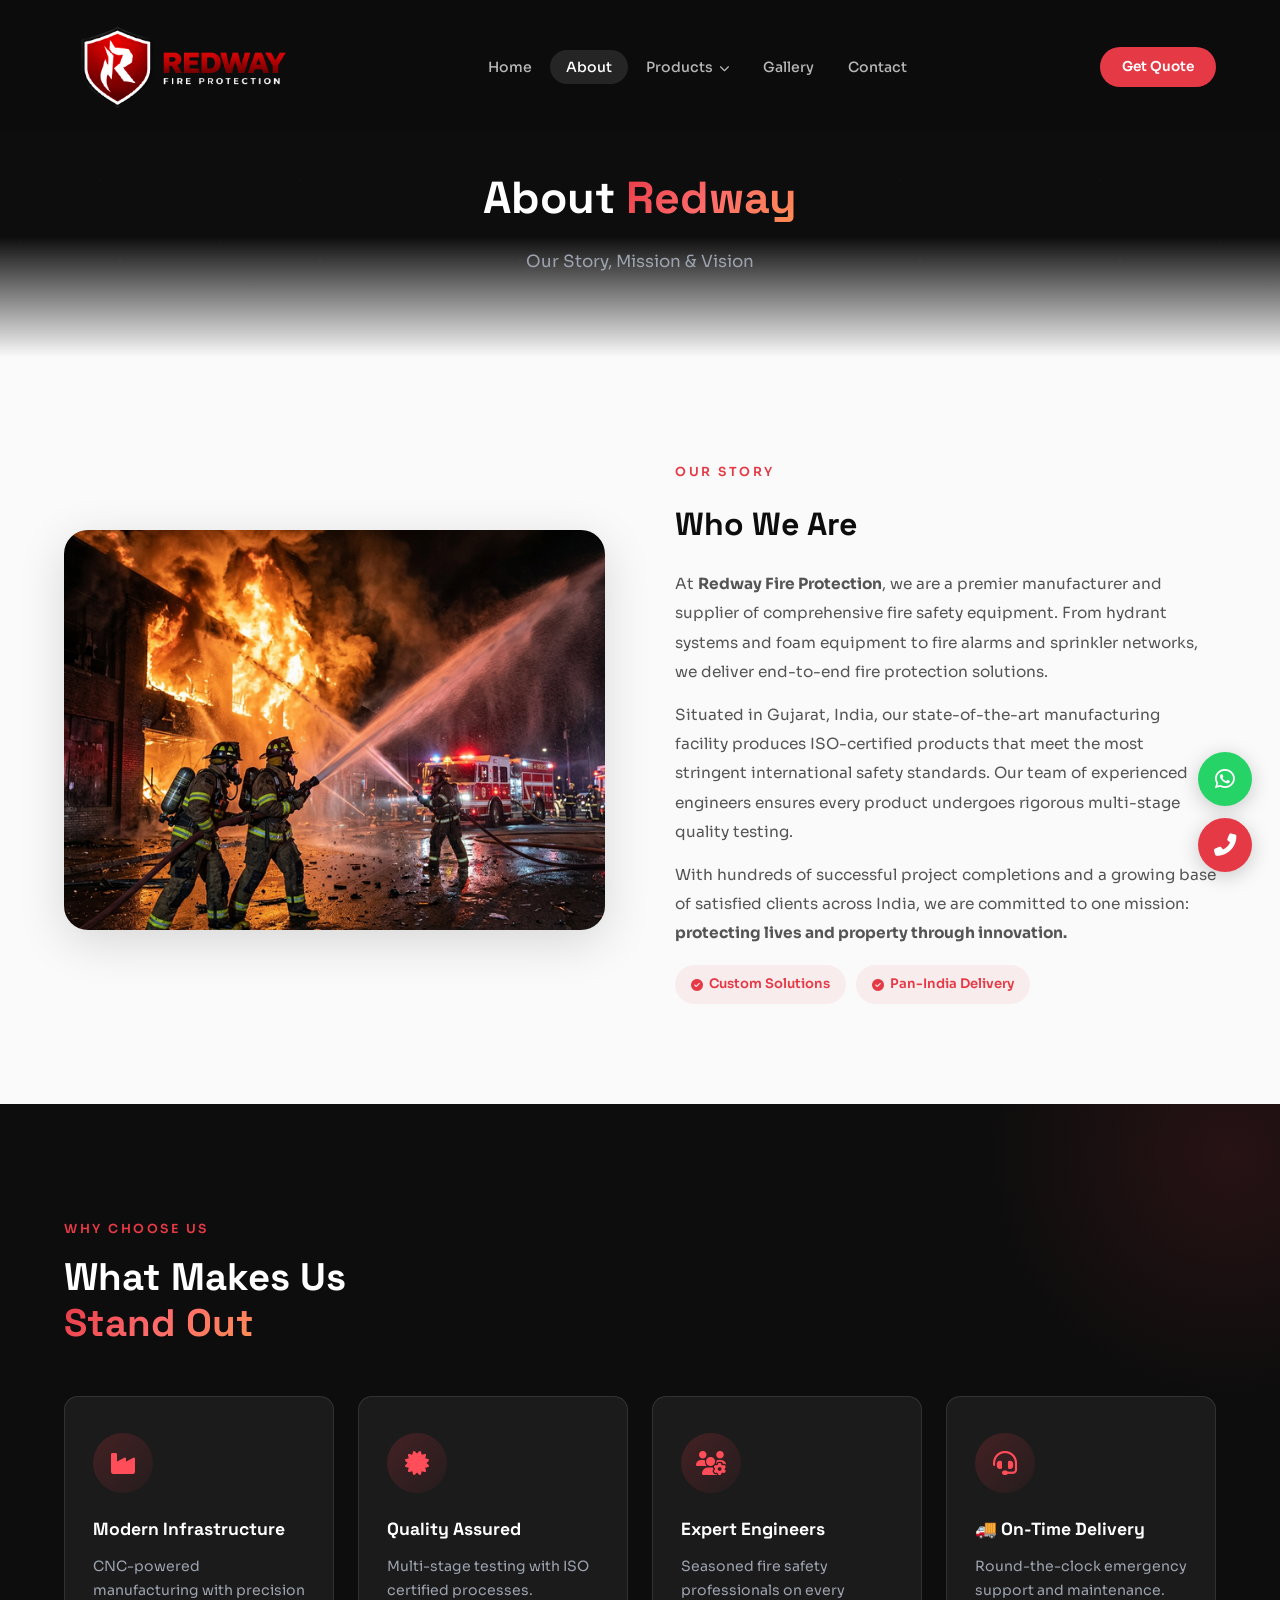
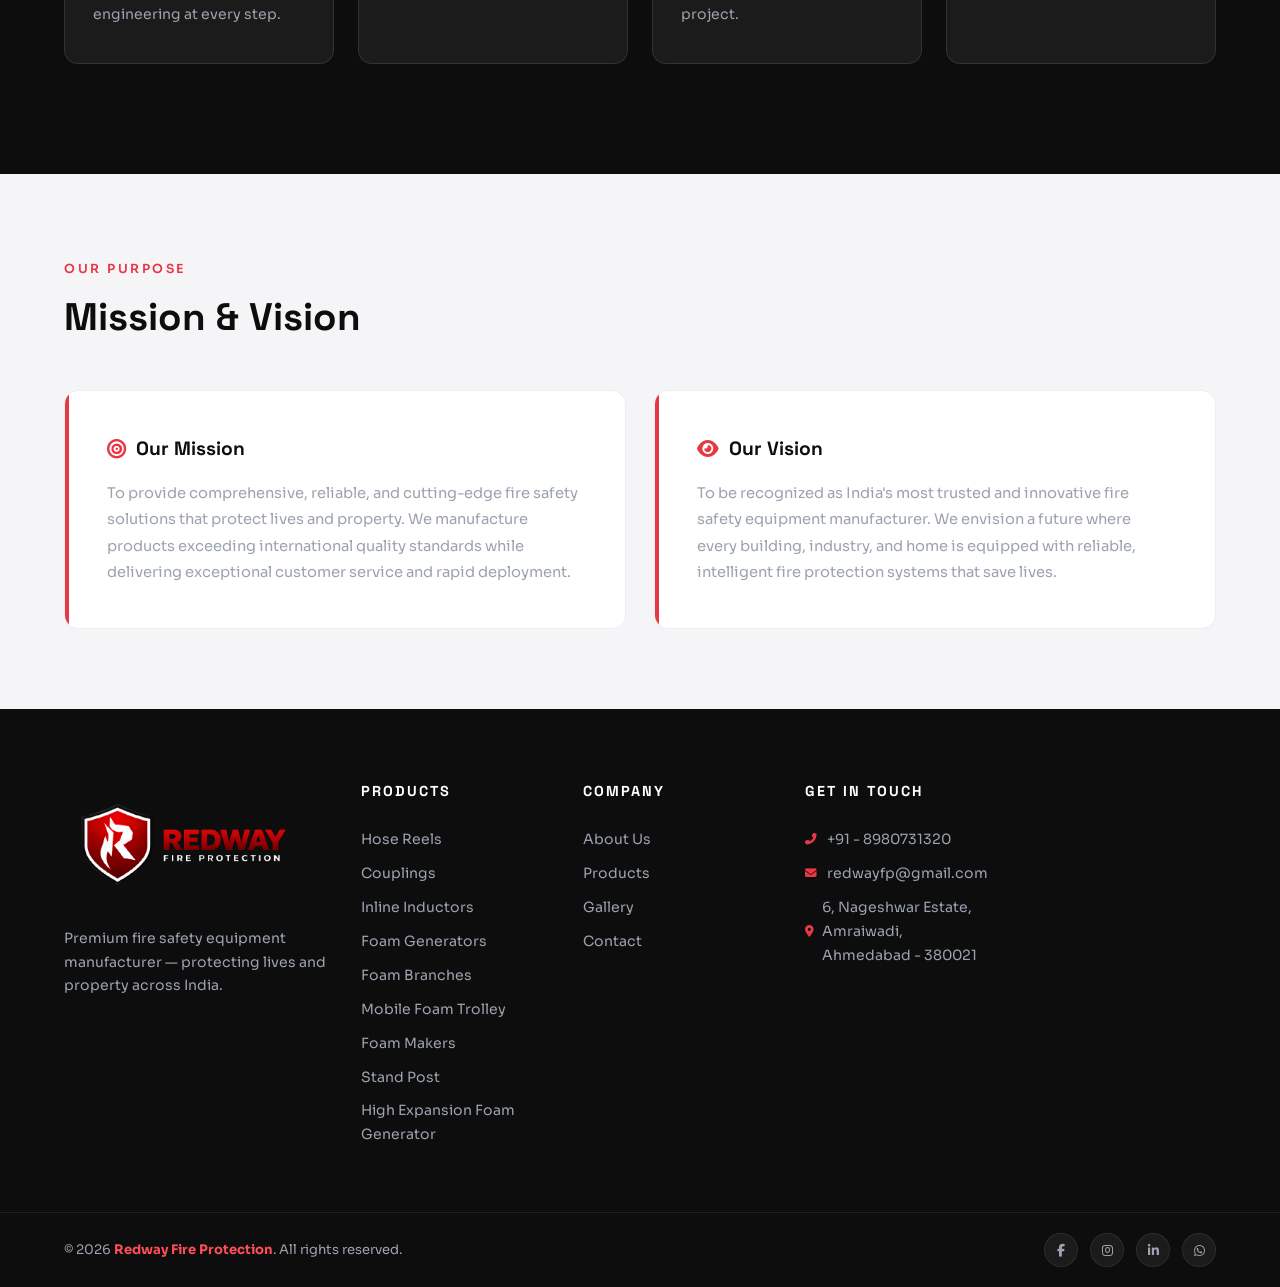
==== commit d49cd096: "Updated email id" ====
--- a/about.html
+++ b/about.html
@@ -161,7 +161,6 @@
         <div class="container footer-inner">
             <div class="footer-brand">
                 <a href="index.html" class="footer-logo-link"><img src="images/logo.png" alt="Redway">
-                    <div><strong>REDWAY</strong><span>Fire Protection</span></div>
                 </a>
                 <p>Premium fire safety equipment manufacturer — protecting lives and property across India.</p>
             </div>
--- a/style.css
+++ b/style.css
@@ -1265,7 +1265,7 @@
 }
 
 .footer-logo-link img {
-  height: 65px;
+  height: 130px;
 }
 
 .footer-logo-link strong {
@@ -2058,7 +2058,7 @@
   }
 
   .footer-logo-link img {
-    height: 50px;
+    height: 90px;
   }
 
   .footer-logo-link strong {
@@ -2340,7 +2340,7 @@
 
   /* --- Footer --- */
   .footer-logo-link img {
-    height: 45px;
+    height: 80px;
   }
 
   .footer-logo-link strong {
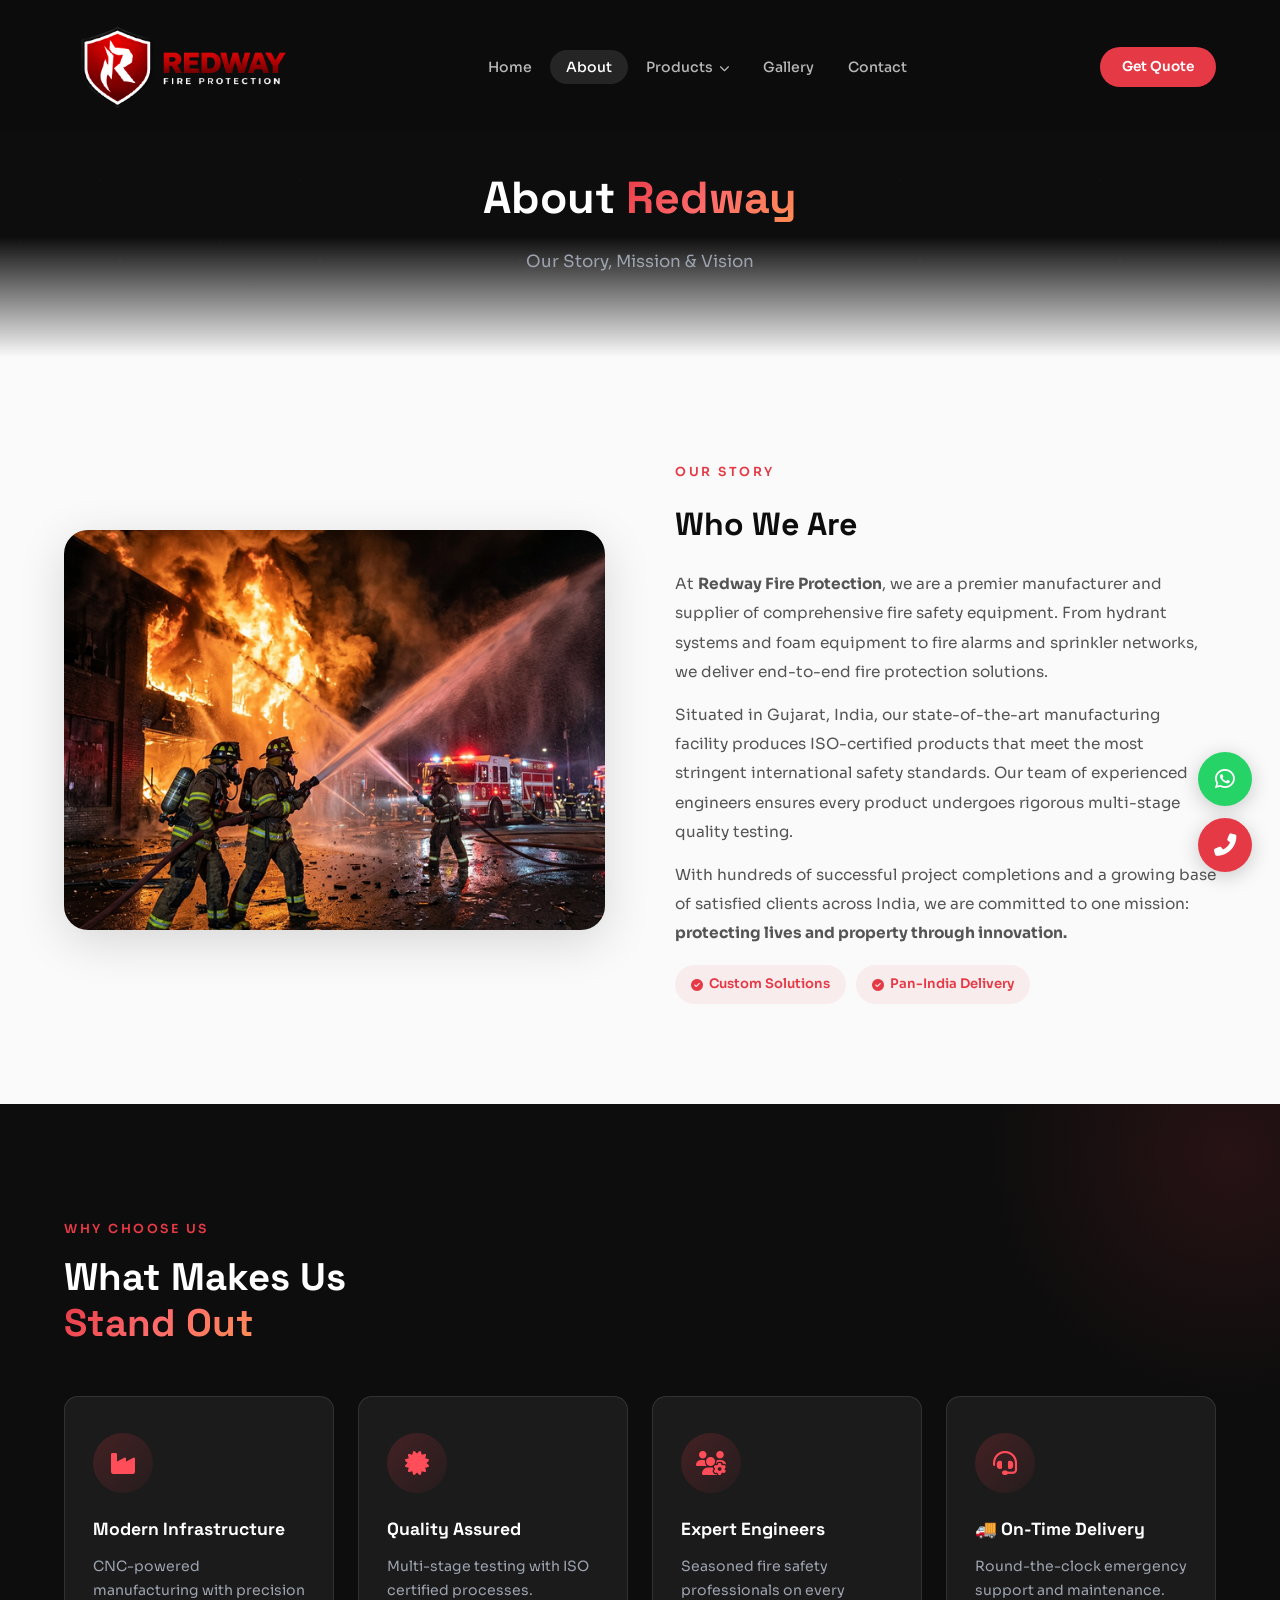
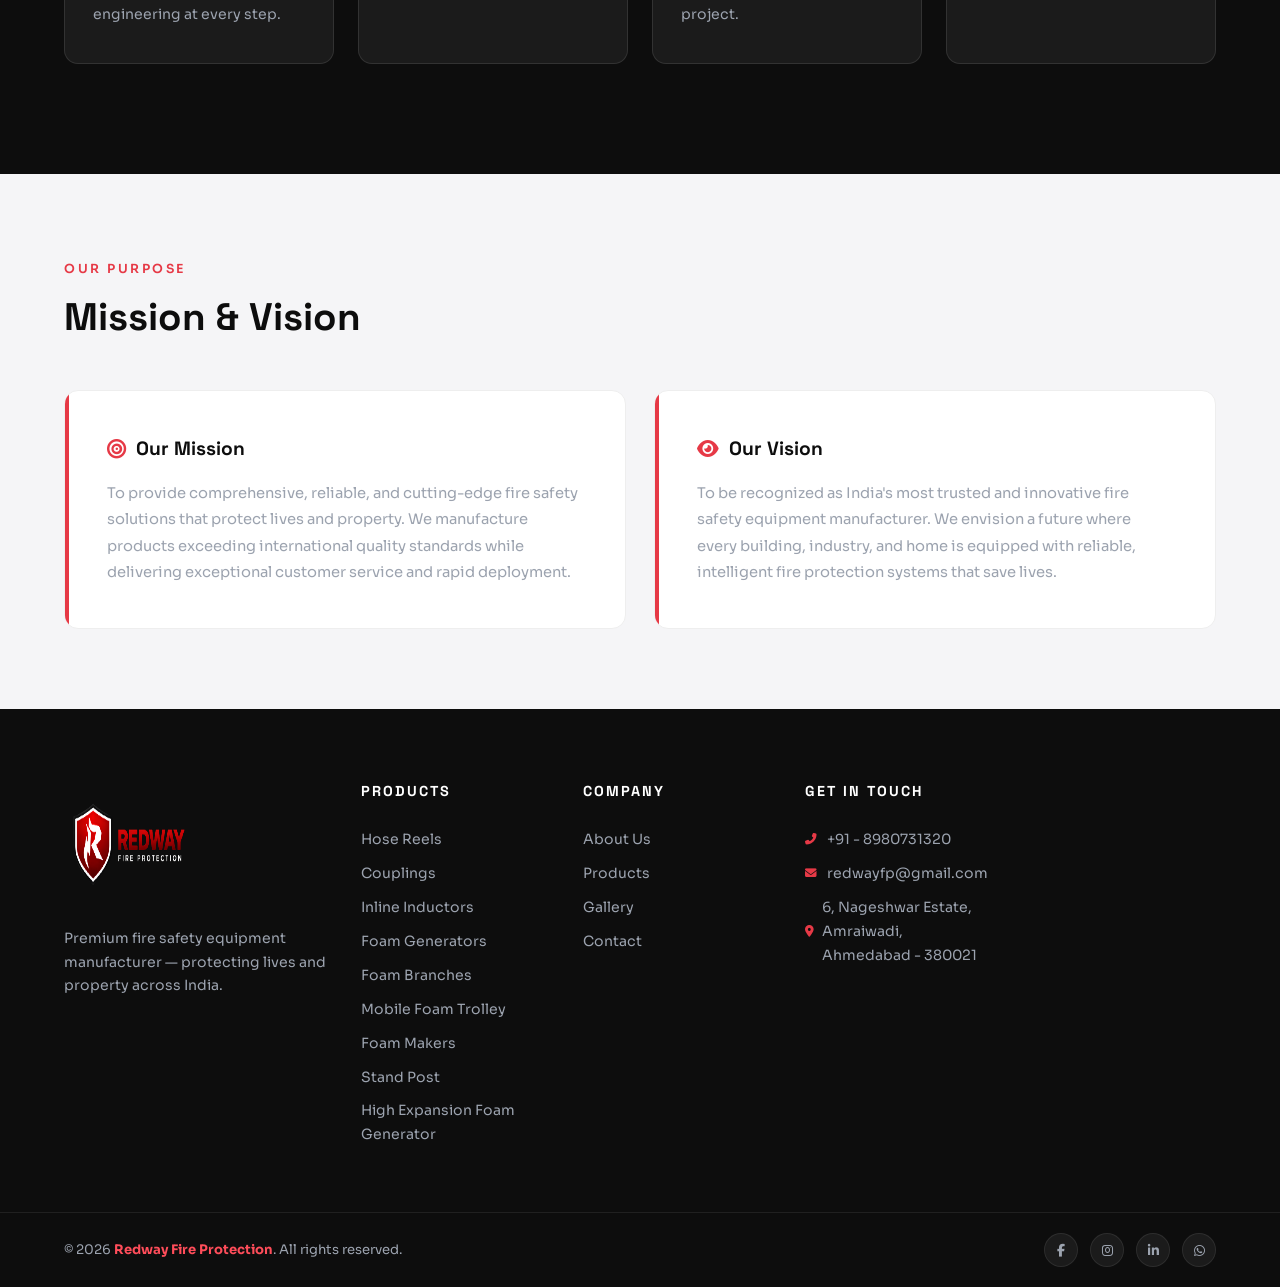
==== commit 47d181f8: "New Update" ====
--- a/about.html
+++ b/about.html
@@ -1,18 +1,68 @@
 <!DOCTYPE html>
-<html lang="en">
+<html lang="en-IN">
 
 <head>
     <meta charset="UTF-8">
     <meta name="viewport" content="width=device-width, initial-scale=1.0">
-    <title>About Us | Redway Fire Protection</title>
+    <title>About Us — Fire Protection Equipment Manufacturer | Redway Fire Protection</title>
     <meta name="description"
-        content="Learn about Redway Fire Protection — India's trusted manufacturer and supplier of premium fire safety equipment.">
+        content="Learn about Redway Fire Protection, a trusted ISO-compliant manufacturer of fire safety and fighting equipment based in Ahmedabad, Gujarat, India. Our history, mission, and vision.">
+    <meta name="keywords"
+        content="about Redway Fire Protection, fire fighting equipment manufacturer, fire protection equipment factory, fire safety suppliers Gujarat, fire fighting history mission">
+    <meta name="author" content="Redway Fire Protection">
+    <meta name="theme-color" content="#E63946">
+    <link rel="canonical" href="https://redwayfp.com/about.html">
     <link rel="icon" href="images/logo.png" type="image/png">
+
+    <!-- Open Graph -->
+    <meta property="og:type" content="website">
+    <meta property="og:site_name" content="Redway Fire Protection">
+    <meta property="og:title" content="About Us — Fire Protection Equipment Manufacturer | Redway Fire Protection">
+    <meta property="og:description"
+        content="Trusted manufacturer of premium fire fighting equipment based in Ahmedabad, Gujarat. Discover our story, mission, and values.">
+    <meta property="og:url" content="https://redwayfp.com/about.html">
+    <meta property="og:image" content="https://redwayfp.com/images/logo.png">
+    <meta property="og:locale" content="en_IN">
+
+    <!-- Twitter Card -->
+    <meta name="twitter:card" content="summary_large_image">
+    <meta name="twitter:title" content="About Us — Redway Fire Protection">
+    <meta name="twitter:description"
+        content="Learn more about Redway Fire Protection, leading manufacturer of premium fire fighting equipment.">
+    <meta name="twitter:image" content="https://redwayfp.com/images/logo.png">
+
+    <!-- Preconnect -->
+    <link rel="preconnect" href="https://fonts.googleapis.com">
+    <link rel="preconnect" href="https://fonts.gstatic.com" crossorigin>
+    <link rel="preconnect" href="https://cdnjs.cloudflare.com">
+
     <link
         href="https://fonts.googleapis.com/css2?family=Sora:wght@300;400;500;600;700;800&family=Space+Grotesk:wght@400;500;600;700&display=swap"
         rel="stylesheet">
     <link rel="stylesheet" href="https://cdnjs.cloudflare.com/ajax/libs/font-awesome/6.5.1/css/all.min.css">
     <link rel="stylesheet" href="style.css">
+
+    <!-- Schema.org Structured Data -->
+    <script type="application/ld+json">
+    {
+        "@context": "https://schema.org",
+        "@type": "BreadcrumbList",
+        "itemListElement": [
+            {
+                "@type": "ListItem",
+                "position": 1,
+                "name": "Home",
+                "item": "https://redwayfp.com/"
+            },
+            {
+                "@type": "ListItem",
+                "position": 2,
+                "name": "About Us",
+                "item": "https://redwayfp.com/about.html"
+            }
+        ]
+    }
+    </script>
 </head>
 
 <body>
@@ -22,7 +72,7 @@
     <nav class="navbar" id="navbar">
         <div class="container navbar-inner">
             <a href="index.html" class="nav-logo">
-                <img src="images/logo.png" alt="Redway">
+                <img src="images/logo.png" alt="Redway Fire Protection — Fire Safety Equipment Manufacturer" width="130" height="130">
             </a>
             <ul class="nav-links" id="nav-links">
                 <li><a href="index.html">Home</a></li>
@@ -55,6 +105,8 @@
         </div>
     </nav>
 
+    <main>
+
     <!-- PAGE HERO -->
     <section class="page-hero">
         <div class="hero-particles"></div>
@@ -67,7 +119,7 @@
         <div class="container">
             <div class="about-detail-grid">
                 <div class="about-detail-img" data-reveal>
-                    <img src="images/hero1.png" alt="Redway Fire Protection">
+                    <img src="images/hero1.png" alt="Redway Fire Protection Factory and Operations" loading="lazy" width="600" height="400">
                 </div>
                 <div class="about-detail-text" data-reveal>
                     <span class="label-tag">Our Story</span>
@@ -160,7 +212,7 @@
     <footer class="footer">
         <div class="container footer-inner">
             <div class="footer-brand">
-                <a href="index.html" class="footer-logo-link"><img src="images/logo.png" alt="Redway">
+                <a href="index.html" class="footer-logo-link"><img src="images/logo.png" alt="Redway Fire Protection Logo" width="130" height="130">
                 </a>
                 <p>Premium fire safety equipment manufacturer — protecting lives and property across India.</p>
             </div>
@@ -206,9 +258,10 @@
             </div>
         </div>
     </footer>
+    </main>
 
     <div class="floating-btns">
-        <a href="https://wa.me/918980731320" class="float-wa" target="_blank"><i class="fab fa-whatsapp"></i></a>
+        <a href="https://wa.me/918980731320" class="float-wa" target="_blank" rel="noopener noreferrer"><i class="fab fa-whatsapp"></i></a>
         <a href="tel:+918980731320" class="float-call"><i class="fas fa-phone-alt"></i></a>
     </div>
     <button class="scroll-top" id="scroll-top"><i class="fas fa-arrow-up"></i></button>
--- a/style.css
+++ b/style.css
@@ -44,6 +44,8 @@
 html {
   scroll-behavior: smooth;
   font-size: 16px;
+  overflow-x: hidden;
+  -webkit-text-size-adjust: 100%;
 }
 
 body {
@@ -52,6 +54,7 @@
   background: var(--body-bg);
   line-height: 1.7;
   overflow-x: hidden;
+  -webkit-tap-highlight-color: transparent;
 }
 
 a {
@@ -313,7 +316,7 @@
 
 /* Dropdown */
 .has-dropdown {
-  position: static;
+  position: relative;
 }
 
 .has-dropdown>a i {
@@ -328,7 +331,7 @@
 
 .dropdown-panel {
   position: absolute;
-  top: calc(100% + 10px);
+  top: 100%;
   left: 50%;
   transform: translateX(-50%) translateY(8px);
   min-width: 680px;
@@ -346,6 +349,16 @@
   gap: 2px;
   max-height: 80vh;
   overflow-y: auto;
+}
+
+/* Invisible bridge to maintain hover when moving cursor from trigger to panel */
+.dropdown-panel::before {
+  content: '';
+  position: absolute;
+  top: -15px;
+  left: 0;
+  width: 100%;
+  height: 15px;
 }
 
 .has-dropdown:hover .dropdown-panel {
@@ -1882,6 +1895,7 @@
 
   .hero-title {
     font-size: 1.85rem;
+    word-wrap: break-word;
   }
 
   .hero-desc {
@@ -2005,6 +2019,27 @@
     padding: 60px 0;
   }
 
+  .cta-inner {
+    flex-direction: column;
+    text-align: center;
+    align-items: center;
+  }
+
+  .cta-text p {
+    margin: 0 auto 14px;
+  }
+
+  .cta-actions {
+    align-items: center;
+    width: 100%;
+  }
+
+  .cta-phone {
+    word-break: break-word;
+    flex-wrap: wrap;
+    justify-content: center;
+  }
+
   .cta-text h2 {
     font-size: 1.8rem;
   }
@@ -2058,7 +2093,7 @@
   }
 
   .footer-logo-link img {
-    height: 90px;
+    height: 80px;
   }
 
   .footer-logo-link strong {
@@ -2340,7 +2375,7 @@
 
   /* --- Footer --- */
   .footer-logo-link img {
-    height: 80px;
+    height: 70px;
   }
 
   .footer-logo-link strong {
@@ -2399,6 +2434,10 @@
 
   .nav-logo img {
     height: 32px;
+  }
+
+  .footer-logo-link img {
+    height: 60px;
   }
 }
 
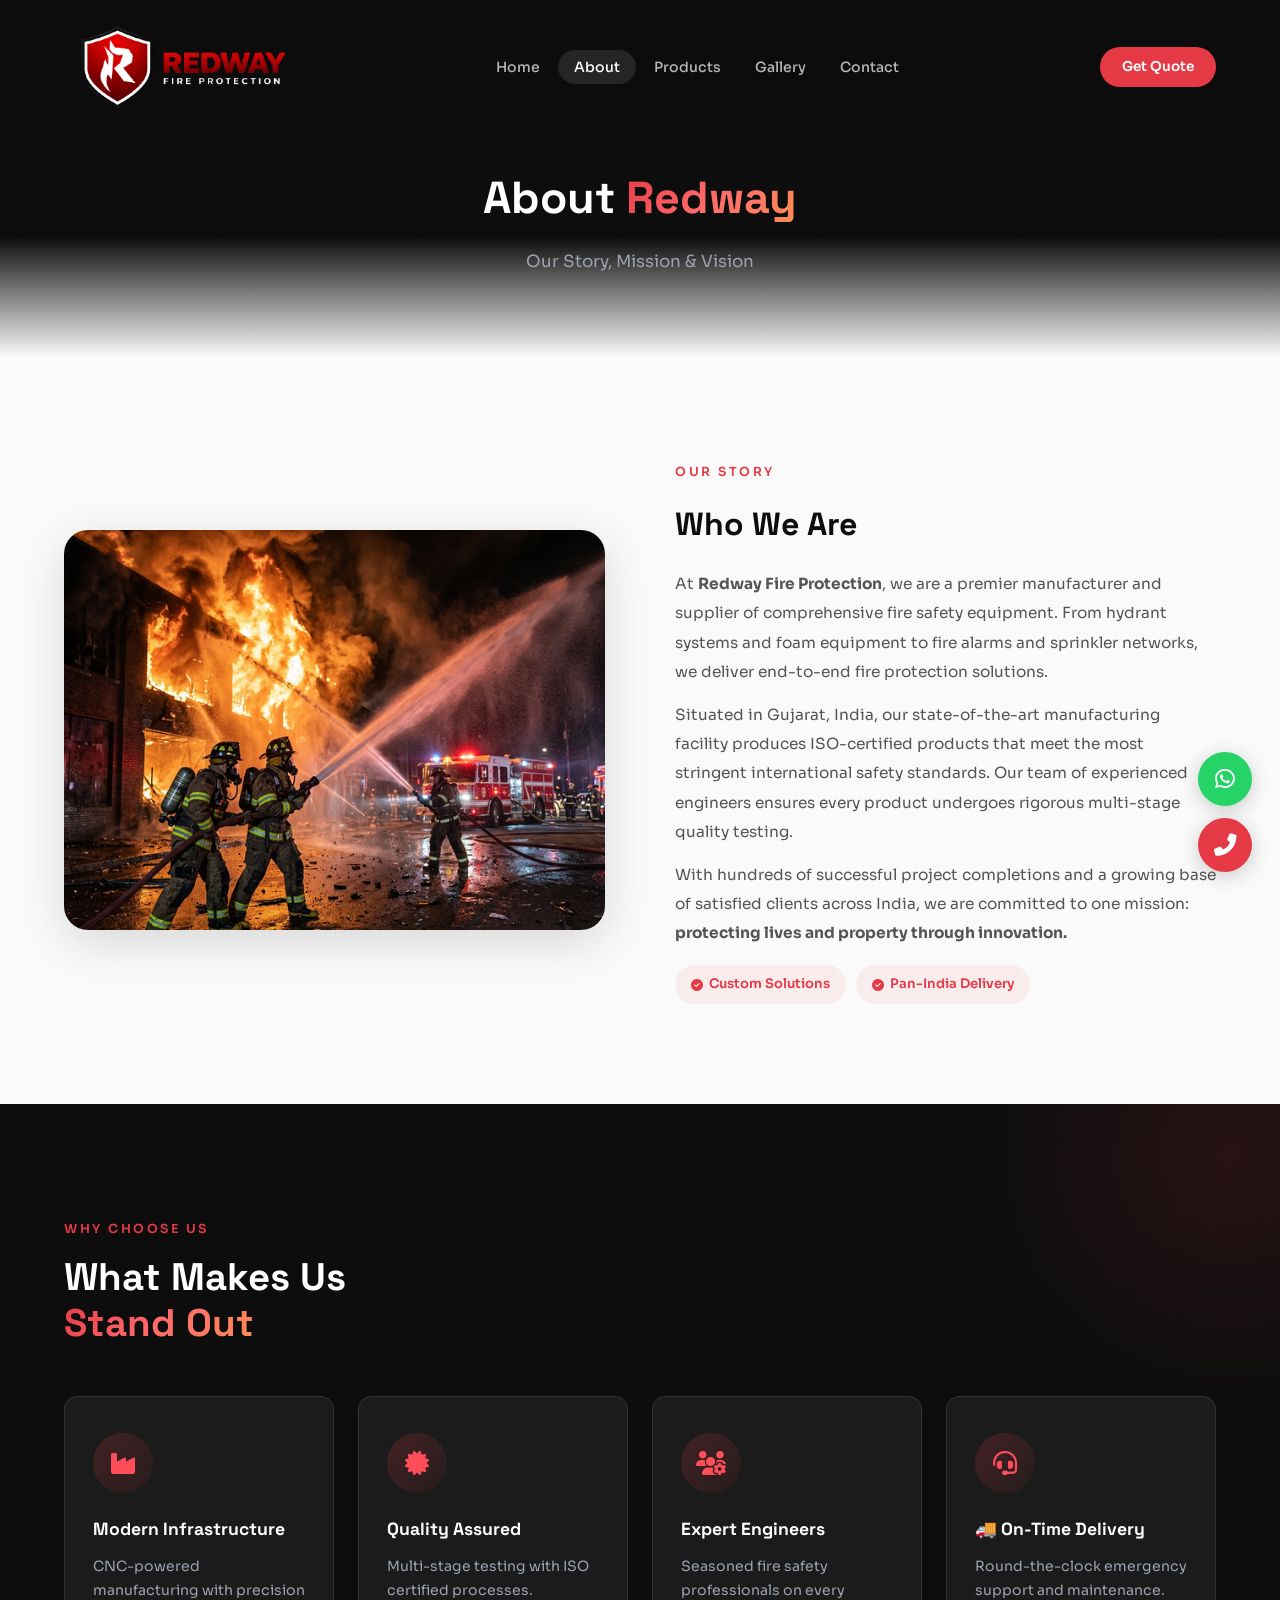
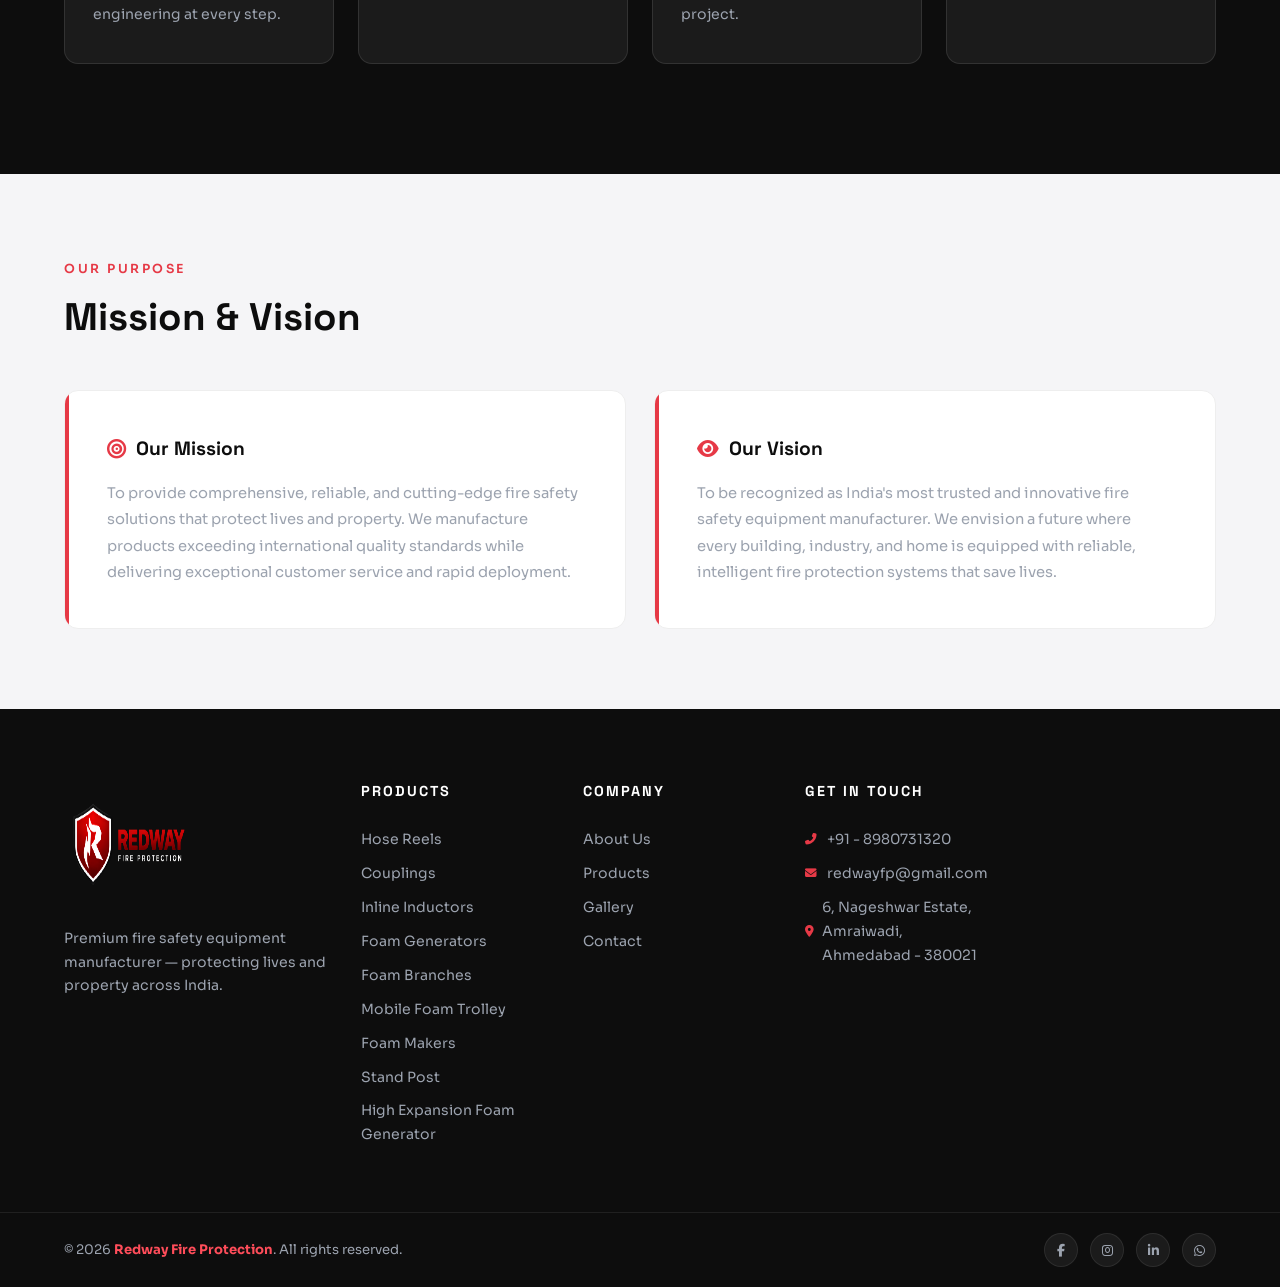
==== commit 5792555d: "New Update" ====
--- a/about.html
+++ b/about.html
@@ -77,23 +77,7 @@
             <ul class="nav-links" id="nav-links">
                 <li><a href="index.html">Home</a></li>
                 <li><a href="about.html" class="active">About</a></li>
-                <li class="has-dropdown">
-                    <a href="products.html">Products <i class="fas fa-chevron-down"></i></a>
-                    <div class="dropdown-panel">
-                        <!-- <a href="products.html#hydrant-valve"><i class="fas fa-valve"></i> Hydrant Valves</a> -->
-                        <a href="products.html#hose-reel"><i class="fas fa-circle-notch"></i> Hose Reels</a>
-                        <a href="products.html#couplings"><i class="fas fa-link"></i> Couplings</a>
-                        <a href="products.html#inline-inductors"><i class="fas fa-random"></i> Inline Inductors</a>
-                        <a href="products.html#foam-generators"><i class="fas fa-wind"></i> Foam Generators</a>
-                        <a href="products.html#foam-branches"><i class="fas fa-code-branch"></i> Foam Branches</a>
-                        <!-- <a href="products.html#handline-nozzles"><i class="fas fa-hand-holding-water"></i> Handline Nozzles</a> -->
-                        <a href="products.html#foam-trolley"><i class="fas fa-dolly"></i> Mobile Foam Trolley</a>
-                        <a href="products.html#foam-makers"><i class="fas fa-flask"></i> Foam Makers</a>
-                        <a href="products.html#stand-post"><i class="fas fa-sign"></i> Stand Post</a>
-                        <a href="products.html#high-expansion-foam-generator"><i class="fas fa-cloud"></i> High
-                            Expansion Foam Generator</a>
-                    </div>
-                </li>
+                <li><a href="products.html">Products</a></li>
                 <li><a href="gallery.html">Gallery</a></li>
                 <li><a href="contact.html">Contact</a></li>
                 <li class="nav-cta-mobile"><a href="contact.html" class="btn-main">Get Quote <i
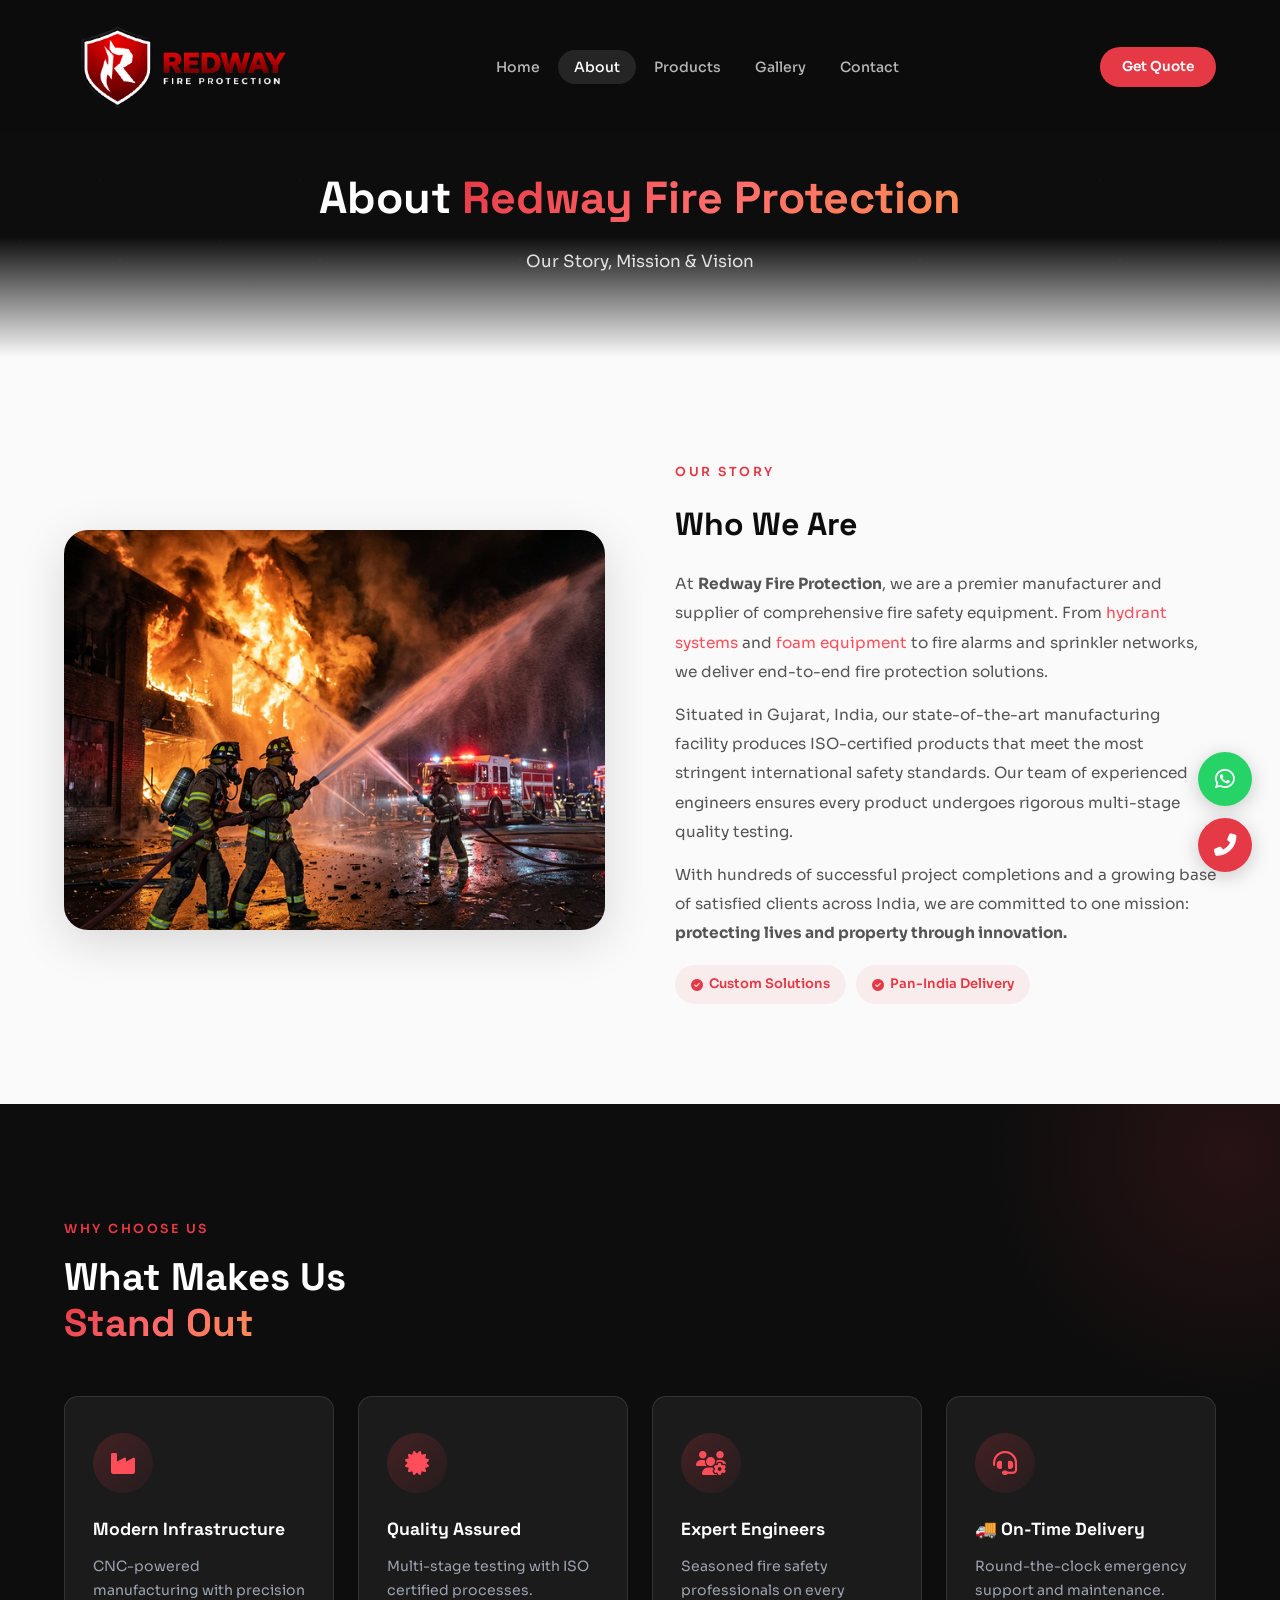
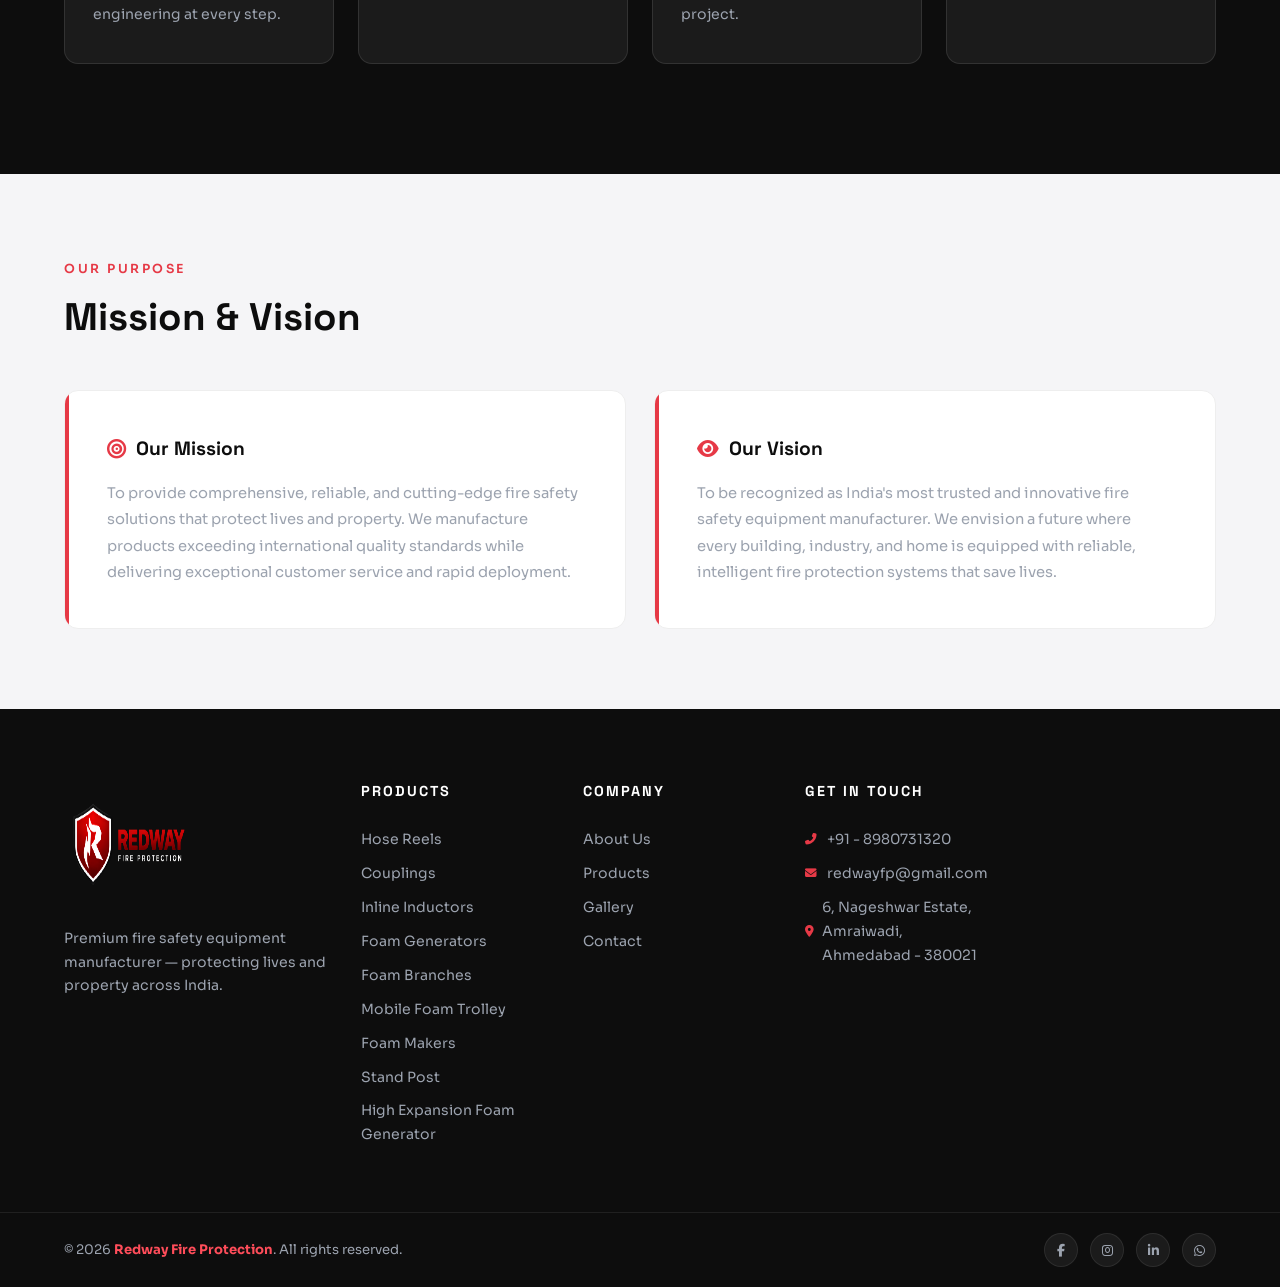
==== commit 9ed5ef53: "New Update" ====
--- a/about.html
+++ b/about.html
@@ -4,11 +4,11 @@
 <head>
     <meta charset="UTF-8">
     <meta name="viewport" content="width=device-width, initial-scale=1.0">
-    <title>About Us — Fire Protection Equipment Manufacturer | Redway Fire Protection</title>
+    <title>About Redway – Fire Safety Equipment Maker in Gujarat</title>
     <meta name="description"
-        content="Learn about Redway Fire Protection, a trusted ISO-compliant manufacturer of fire safety and fighting equipment based in Ahmedabad, Gujarat, India. Our history, mission, and vision.">
+        content="Redway Fire Protection is a trusted fire fighting equipment manufacturer in Ahmedabad, Gujarat. Learn about our mission, factory, and engineering team.">
     <meta name="keywords"
-        content="about Redway Fire Protection, fire fighting equipment manufacturer, fire protection equipment factory, fire safety suppliers Gujarat, fire fighting history mission">
+        content="about Redway Fire Protection, fire fighting equipment manufacturer Ahmedabad, fire protection equipment factory Gujarat, fire safety suppliers Gujarat, custom fire safety equipment Gujarat">
     <meta name="author" content="Redway Fire Protection">
     <meta name="theme-color" content="#E63946">
     <link rel="canonical" href="https://redwayfp.com/about.html">
@@ -17,18 +17,18 @@
     <!-- Open Graph -->
     <meta property="og:type" content="website">
     <meta property="og:site_name" content="Redway Fire Protection">
-    <meta property="og:title" content="About Us — Fire Protection Equipment Manufacturer | Redway Fire Protection">
+    <meta property="og:title" content="About Redway – Fire Safety Equipment Maker in Gujarat">
     <meta property="og:description"
-        content="Trusted manufacturer of premium fire fighting equipment based in Ahmedabad, Gujarat. Discover our story, mission, and values.">
+        content="Redway Fire Protection is a trusted fire fighting equipment manufacturer in Ahmedabad, Gujarat. Learn about our mission, factory, and engineering team.">
     <meta property="og:url" content="https://redwayfp.com/about.html">
     <meta property="og:image" content="https://redwayfp.com/images/logo.png">
     <meta property="og:locale" content="en_IN">
 
     <!-- Twitter Card -->
     <meta name="twitter:card" content="summary_large_image">
-    <meta name="twitter:title" content="About Us — Redway Fire Protection">
+    <meta name="twitter:title" content="About Redway – Fire Safety Equipment Maker in Gujarat">
     <meta name="twitter:description"
-        content="Learn more about Redway Fire Protection, leading manufacturer of premium fire fighting equipment.">
+        content="Redway Fire Protection is a trusted fire fighting equipment manufacturer in Ahmedabad, Gujarat. Learn about our mission, factory, and engineering team.">
     <meta name="twitter:image" content="https://redwayfp.com/images/logo.png">
 
     <!-- Preconnect -->
@@ -94,7 +94,7 @@
     <!-- PAGE HERO -->
     <section class="page-hero">
         <div class="hero-particles"></div>
-        <h1>About <span class="gradient-text">Redway</span></h1>
+        <h1>About <span class="gradient-text">Redway Fire Protection</span></h1>
         <p>Our Story, Mission & Vision</p>
     </section>
 
@@ -109,7 +109,7 @@
                     <span class="label-tag">Our Story</span>
                     <h2>Who We Are</h2>
                     <p>At <strong>Redway Fire Protection</strong>, we are a premier manufacturer and supplier of
-                        comprehensive fire safety equipment. From hydrant systems and foam equipment to fire alarms and
+                        comprehensive fire safety equipment. From <a href="products.html#hydrant-valve" style="color:var(--crimson-light);">hydrant systems</a> and <a href="products.html#foam-generators" style="color:var(--crimson-light);">foam equipment</a> to fire alarms and
                         sprinkler networks, we deliver end-to-end fire protection solutions.</p>
                     <p>Situated in Gujarat, India, our state-of-the-art manufacturing facility produces ISO-certified
                         products that meet the most stringent international safety standards. Our team of experienced
--- a/style.css
+++ b/style.css
@@ -1495,7 +1495,7 @@
 }
 
 .page-hero p {
-  color: var(--muted);
+  color: rgba(255, 255, 255, 0.85);
   font-size: 1.05rem;
   position: relative;
   z-index: 1;
@@ -1824,6 +1824,10 @@
     height: 48px;
   }
 
+  .navbar.scrolled .nav-logo img {
+    height: 42px;
+  }
+
   .nav-logo strong {
     font-size: 1.35rem;
   }
@@ -2192,6 +2196,10 @@
     padding: 120px 0 50px;
   }
 
+  .page-hero::after {
+    height: 60px;
+  }
+
   .page-hero h1 {
     font-size: 1.8rem;
   }
@@ -2222,7 +2230,11 @@
 
   /* --- Navbar --- */
   .nav-logo img {
-    height: 36px;
+    height: 48px;
+  }
+
+  .navbar.scrolled .nav-logo img {
+    height: 40px;
   }
 
   .nav-logo strong {
@@ -2433,7 +2445,11 @@
   }
 
   .nav-logo img {
-    height: 32px;
+    height: 42px;
+  }
+
+  .navbar.scrolled .nav-logo img {
+    height: 36px;
   }
 
   .footer-logo-link img {
